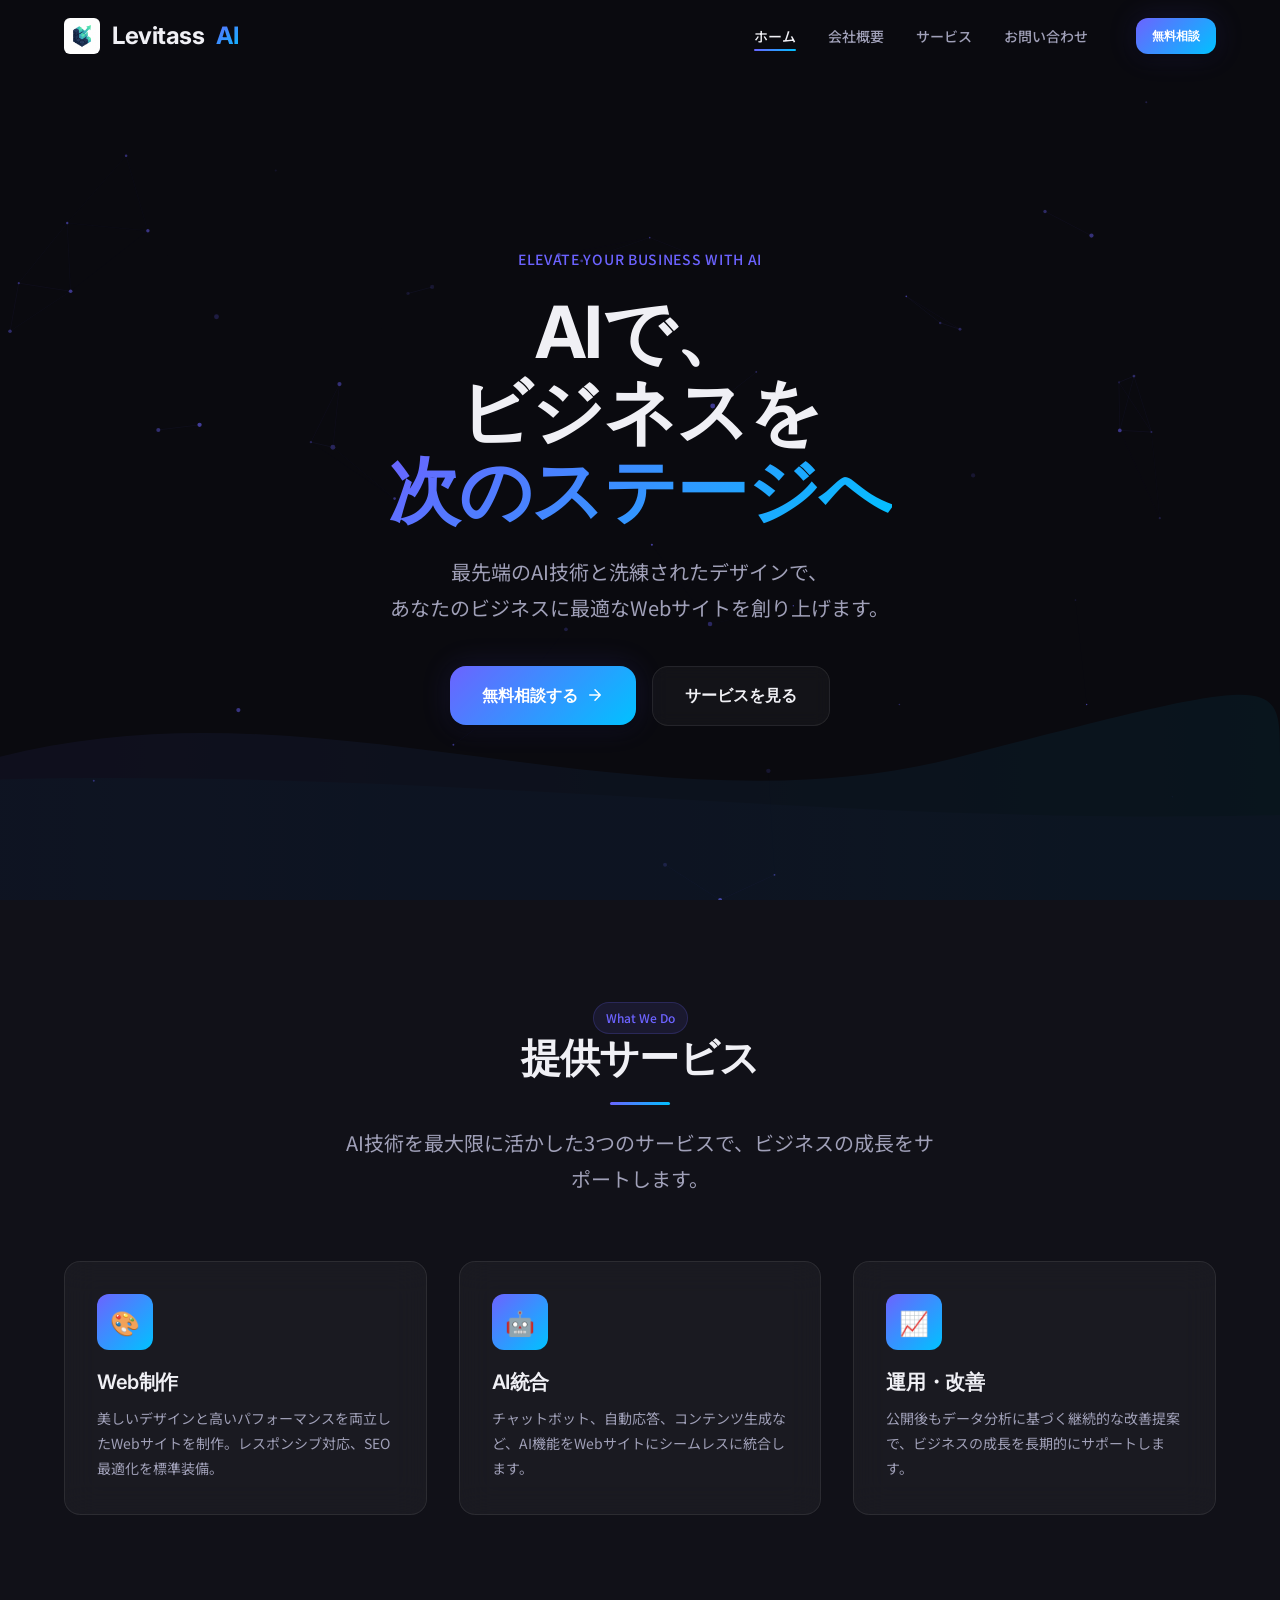
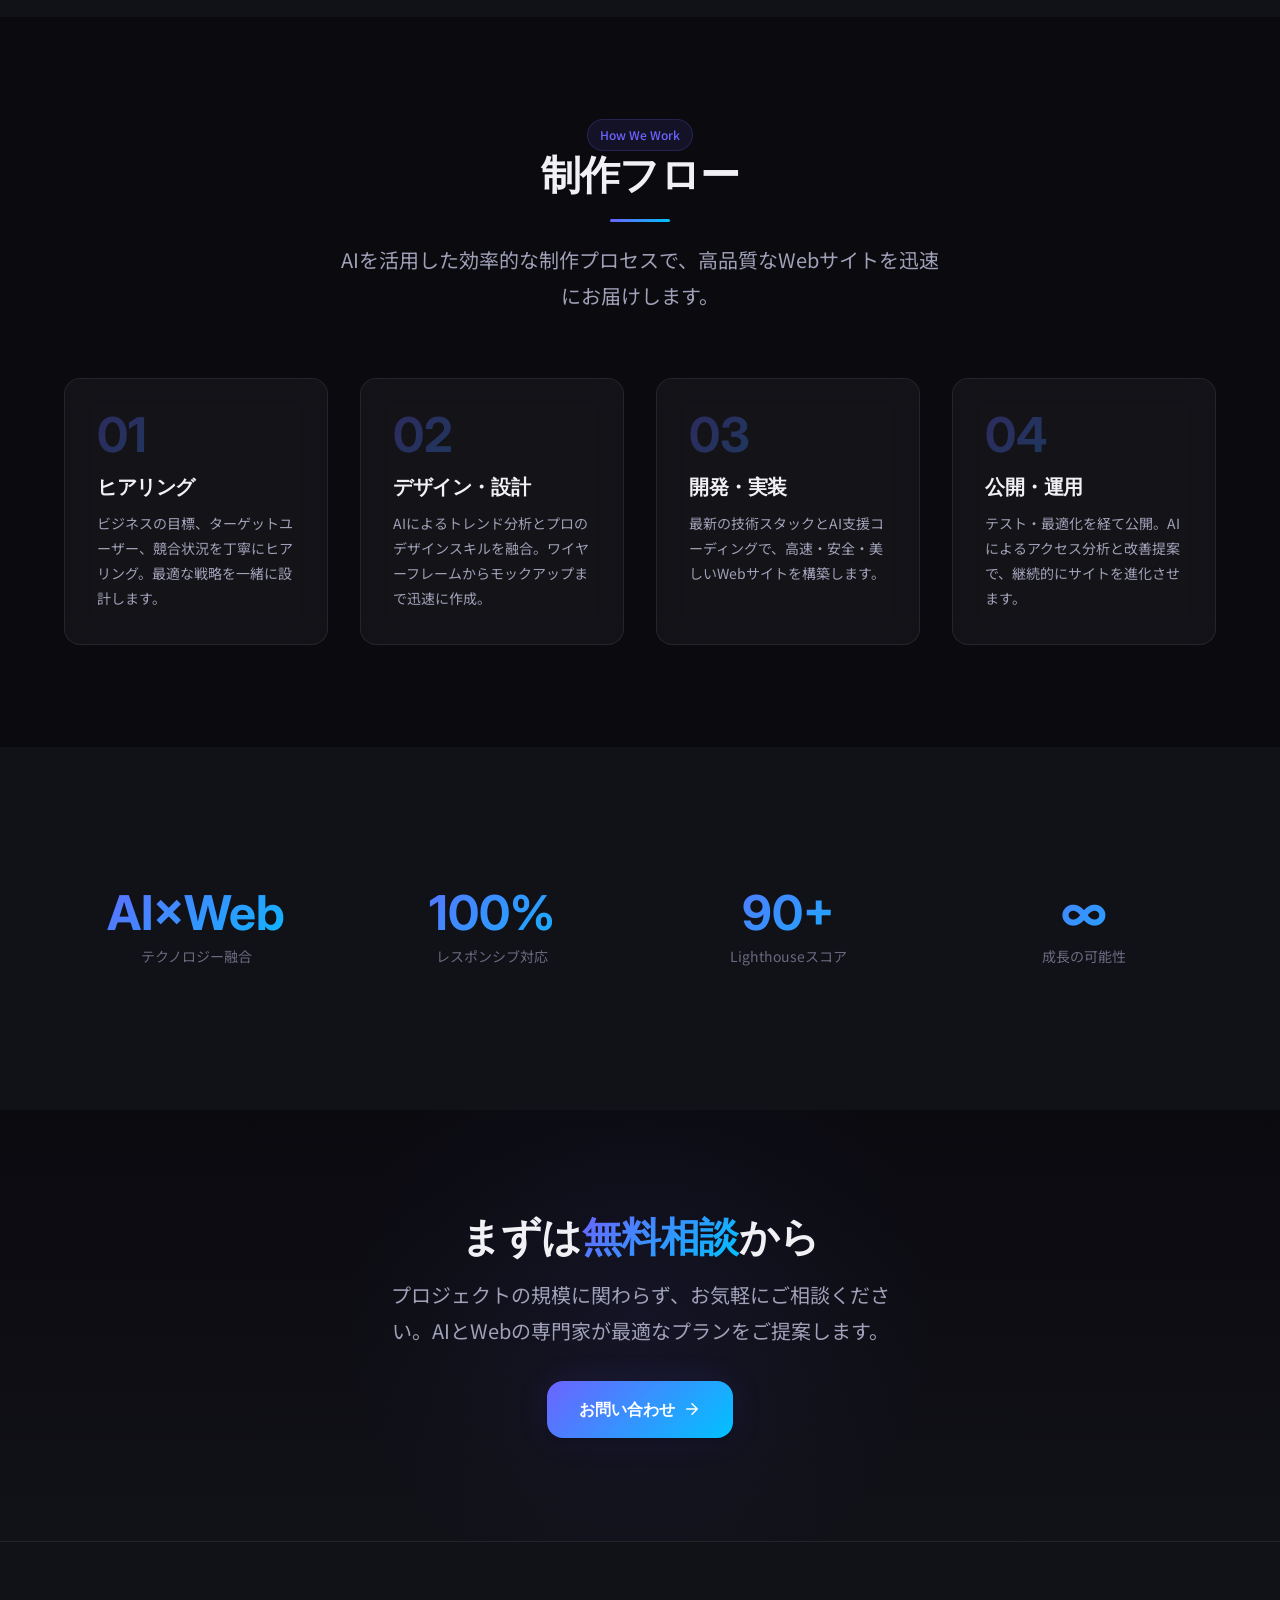
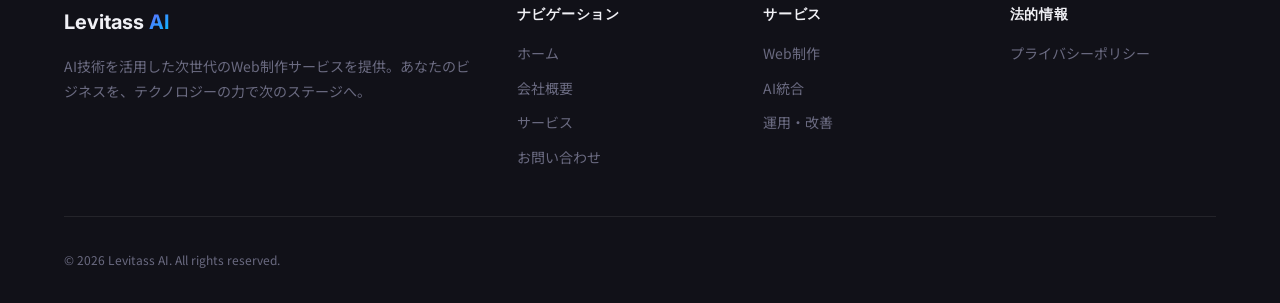
==== index.html @ 4911ece1 "Initial commit: Levitass AI corporate website - 5 pages: index, about, services, contact, privacy - " ====
<!DOCTYPE html>
<html lang="ja">
<head>
  <meta charset="UTF-8">
  <meta name="viewport" content="width=device-width, initial-scale=1.0">
  <title>Levitass AI — AIで、ビジネスを次のステージへ</title>
  <meta name="description" content="Levitass AIは、AI技術を活用した次世代のWeb制作サービスを提供します。高品質なWebサイトを、AIの力でより速く、より美しく。">

  <!-- OGP -->
  <meta property="og:title" content="Levitass AI — AIで、ビジネスを次のステージへ">
  <meta property="og:description" content="AI技術を活用した次世代のWeb制作サービス。高品質なWebサイトを、より速く、より美しく。">
  <meta property="og:type" content="website">
  <meta property="og:url" content="https://levitass.com/">
  <meta property="og:image" content="https://levitass.com/images/og-image.webp">
  <meta property="og:locale" content="ja_JP">
  <meta property="og:site_name" content="Levitass AI">
  <meta name="twitter:card" content="summary_large_image">

  <!-- Favicon placeholder -->
  <link rel="icon" type="image/png" href="images/logo.png">

  <!-- Google Fonts -->
  <link rel="preconnect" href="https://fonts.googleapis.com">
  <link rel="preconnect" href="https://fonts.gstatic.com" crossorigin>
  <link href="https://fonts.googleapis.com/css2?family=Inter:wght@400;500;600;700&family=Noto+Sans+JP:wght@400;500;600;700&display=swap" rel="stylesheet">

  <!-- Styles -->
  <link rel="stylesheet" href="css/variables.css">
  <link rel="stylesheet" href="css/base.css">
  <link rel="stylesheet" href="css/layout.css">
  <link rel="stylesheet" href="css/components.css">

  <!-- JSON-LD Structured Data -->
  <script type="application/ld+json">
  {
    "@context": "https://schema.org",
    "@type": "Organization",
    "name": "Levitass AI",
    "url": "https://levitass.com",
    "logo": "https://levitass.com/images/logo.webp",
    "description": "AI技術を活用した次世代のWeb制作サービスを提供する企業",
    "email": "info@levitass.com",
    "sameAs": [],
    "contactPoint": {
      "@type": "ContactPoint",
      "email": "info@levitass.com",
      "contactType": "customer service",
      "availableLanguage": ["Japanese"]
    }
  }
  </script>
</head>
<body>

  <!-- Navigation -->
  <nav class="nav" id="nav" role="navigation" aria-label="メインナビゲーション">
    <div class="container nav__inner">
      <a href="index.html" class="nav__logo" aria-label="Levitass AI ホーム">
        <img class="nav__logo-icon" src="images/logo.png" alt="Levitass AI" width="36" height="36">
        Levitass <span>AI</span>
      </a>
      <div class="nav__links" id="navLinks">
        <a href="index.html" class="nav__link nav__link--active">ホーム</a>
        <a href="about.html" class="nav__link">会社概要</a>
        <a href="services.html" class="nav__link">サービス</a>
        <a href="contact.html" class="nav__link">お問い合わせ</a>
        <a href="contact.html" class="btn btn--primary btn--sm nav__cta">無料相談</a>
      </div>
      <button class="nav__toggle" id="navToggle" aria-label="メニューを開く" aria-expanded="false">
        <span class="nav__toggle-bar"></span>
        <span class="nav__toggle-bar"></span>
        <span class="nav__toggle-bar"></span>
      </button>
    </div>
  </nav>
  <div class="nav-overlay" id="navOverlay"></div>

  <main class="page-content">
    <!-- Hero Section -->
    <section class="hero section" id="hero">
      <div class="hero__bg">
        <canvas class="hero__canvas" id="heroCanvas" aria-hidden="true"></canvas>
        <svg class="hero__waves" viewBox="0 0 1440 400" preserveAspectRatio="none" aria-hidden="true" style="position:absolute;bottom:0;left:0;width:100%;height:40%;opacity:0.15;">
          <defs>
            <linearGradient id="wave-grad-1" x1="0%" y1="0%" x2="100%" y2="0%">
              <stop offset="0%" stop-color="#6c63ff" stop-opacity="0.4"/>
              <stop offset="100%" stop-color="#00c2ff" stop-opacity="0.4"/>
            </linearGradient>
            <linearGradient id="wave-grad-2" x1="0%" y1="0%" x2="100%" y2="0%">
              <stop offset="0%" stop-color="#00c2ff" stop-opacity="0.2"/>
              <stop offset="100%" stop-color="#6c63ff" stop-opacity="0.2"/>
            </linearGradient>
          </defs>
          <path fill="url(#wave-grad-1)">
            <animate attributeName="d"
              dur="8s" repeatCount="indefinite"
              values="
                M0,200 C360,100 720,300 1080,200 S1440,100 1440,200 L1440,400 L0,400 Z;
                M0,250 C360,150 720,350 1080,250 S1440,150 1440,250 L1440,400 L0,400 Z;
                M0,200 C360,100 720,300 1080,200 S1440,100 1440,200 L1440,400 L0,400 Z
              "/>
          </path>
          <path fill="url(#wave-grad-2)">
            <animate attributeName="d"
              dur="10s" repeatCount="indefinite"
              values="
                M0,280 C480,180 960,380 1440,280 L1440,400 L0,400 Z;
                M0,220 C480,320 960,220 1440,320 L1440,400 L0,400 Z;
                M0,280 C480,180 960,380 1440,280 L1440,400 L0,400 Z
              "/>
          </path>
        </svg>
      </div>
      <div class="hero__content">
        <p class="hero__tagline fade-in">Elevate Your Business with AI</p>
        <h1 class="hero__title fade-in">AIで、<br>ビジネスを<br class="sp-only"><span class="text-gradient">次のステージへ</span></h1>
        <p class="hero__desc fade-in">
          最先端のAI技術と洗練されたデザインで、<br>
          あなたのビジネスに最適なWebサイトを創り上げます。
        </p>
        <div class="hero__actions fade-in">
          <a href="contact.html" class="btn btn--primary btn--lg">
            無料相談する
            <svg class="btn__icon" viewBox="0 0 24 24" fill="none" stroke="currentColor" stroke-width="2" stroke-linecap="round" stroke-linejoin="round"><path d="M5 12h14M12 5l7 7-7 7"/></svg>
          </a>
          <a href="services.html" class="btn btn--secondary btn--lg">サービスを見る</a>
        </div>
      </div>
    </section>

    <!-- Services Overview -->
    <section class="section section--alt" id="services-overview">
      <div class="container">
        <div class="section__header fade-in">
          <p class="badge">What We Do</p>
          <h2 class="section__title">提供サービス</h2>
          <div class="divider"></div>
          <p class="section__subtitle">AI技術を最大限に活かした3つのサービスで、ビジネスの成長をサポートします。</p>
        </div>
        <div class="grid grid--3">
          <div class="card card--glass fade-in">
            <div class="card__icon">🎨</div>
            <h3 class="card__title">Web制作</h3>
            <p class="card__text">美しいデザインと高いパフォーマンスを両立したWebサイトを制作。レスポンシブ対応、SEO最適化を標準装備。</p>
          </div>
          <div class="card card--glass fade-in">
            <div class="card__icon">🤖</div>
            <h3 class="card__title">AI統合</h3>
            <p class="card__text">チャットボット、自動応答、コンテンツ生成など、AI機能をWebサイトにシームレスに統合します。</p>
          </div>
          <div class="card card--glass fade-in">
            <div class="card__icon">📈</div>
            <h3 class="card__title">運用・改善</h3>
            <p class="card__text">公開後もデータ分析に基づく継続的な改善提案で、ビジネスの成長を長期的にサポートします。</p>
          </div>
        </div>
      </div>
    </section>

    <!-- Process -->
    <section class="section" id="process">
      <div class="container">
        <div class="section__header fade-in">
          <p class="badge">How We Work</p>
          <h2 class="section__title">制作フロー</h2>
          <div class="divider"></div>
          <p class="section__subtitle">AIを活用した効率的な制作プロセスで、高品質なWebサイトを迅速にお届けします。</p>
        </div>
        <div class="process">
          <div class="process__step fade-in">
            <h3 class="process__title">ヒアリング</h3>
            <p class="process__desc">ビジネスの目標、ターゲットユーザー、競合状況を丁寧にヒアリング。最適な戦略を一緒に設計します。</p>
          </div>
          <div class="process__step fade-in">
            <h3 class="process__title">デザイン・設計</h3>
            <p class="process__desc">AIによるトレンド分析とプロのデザインスキルを融合。ワイヤーフレームからモックアップまで迅速に作成。</p>
          </div>
          <div class="process__step fade-in">
            <h3 class="process__title">開発・実装</h3>
            <p class="process__desc">最新の技術スタックとAI支援コーディングで、高速・安全・美しいWebサイトを構築します。</p>
          </div>
          <div class="process__step fade-in">
            <h3 class="process__title">公開・運用</h3>
            <p class="process__desc">テスト・最適化を経て公開。AIによるアクセス分析と改善提案で、継続的にサイトを進化させます。</p>
          </div>
        </div>
      </div>
    </section>

    <!-- Stats -->
    <section class="section section--alt" id="stats">
      <div class="container">
        <div class="stats fade-in">
          <div class="stat">
            <div class="stat__number">AI×Web</div>
            <div class="stat__label">テクノロジー融合</div>
          </div>
          <div class="stat">
            <div class="stat__number">100%</div>
            <div class="stat__label">レスポンシブ対応</div>
          </div>
          <div class="stat">
            <div class="stat__number">90+</div>
            <div class="stat__label">Lighthouseスコア</div>
          </div>
          <div class="stat">
            <div class="stat__number">∞</div>
            <div class="stat__label">成長の可能性</div>
          </div>
        </div>
      </div>
    </section>

    <!-- Works Placeholder -->
    <!-- #works セクション — 実績追加時にここを展開 -->

    <!-- CTA Section -->
    <section class="section cta-section" id="cta">
      <div class="container">
        <div class="fade-in">
          <h2 class="cta-section__title">まずは<span class="text-gradient">無料相談</span>から</h2>
          <p class="cta-section__desc">
            プロジェクトの規模に関わらず、お気軽にご相談ください。AIとWebの専門家が最適なプランをご提案します。
          </p>
          <a href="contact.html" class="btn btn--primary btn--lg">
            お問い合わせ
            <svg class="btn__icon" viewBox="0 0 24 24" fill="none" stroke="currentColor" stroke-width="2" stroke-linecap="round" stroke-linejoin="round"><path d="M5 12h14M12 5l7 7-7 7"/></svg>
          </a>
        </div>
      </div>
    </section>
  </main>

  <!-- Footer -->
  <footer class="footer" role="contentinfo">
    <div class="container">
      <div class="footer__grid">
        <div class="footer__brand">
          <a href="index.html" class="footer__logo">Levitass <span>AI</span></a>
          <p class="footer__desc">AI技術を活用した次世代のWeb制作サービスを提供。あなたのビジネスを、テクノロジーの力で次のステージへ。</p>
        </div>
        <div>
          <h4 class="footer__heading">ナビゲーション</h4>
          <div class="footer__links">
            <a href="index.html" class="footer__link">ホーム</a>
            <a href="about.html" class="footer__link">会社概要</a>
            <a href="services.html" class="footer__link">サービス</a>
            <a href="contact.html" class="footer__link">お問い合わせ</a>
          </div>
        </div>
        <div>
          <h4 class="footer__heading">サービス</h4>
          <div class="footer__links">
            <a href="services.html" class="footer__link">Web制作</a>
            <a href="services.html" class="footer__link">AI統合</a>
            <a href="services.html" class="footer__link">運用・改善</a>
          </div>
        </div>
        <div>
          <h4 class="footer__heading">法的情報</h4>
          <div class="footer__links">
            <a href="privacy.html" class="footer__link">プライバシーポリシー</a>
          </div>
        </div>
      </div>
      <div class="footer__bottom">
        <p class="footer__copy">&copy; 2026 Levitass AI. All rights reserved.</p>
      </div>
    </div>
  </footer>

  <!-- Scripts -->
  <script src="js/main.js"></script>
  <script src="js/animations.js"></script>
</body>
</html>
---- css/variables.css ----
/* ============================================================
   Levitass AI — Design Tokens
   ============================================================ */

:root {
  /* ── Brand Colors ── */
  --color-bg-primary:    #0a0a0f;
  --color-bg-secondary:  #111118;
  --color-bg-tertiary:   #1a1a24;
  --color-bg-card:       rgba(255, 255, 255, 0.03);
  --color-bg-glass:      rgba(255, 255, 255, 0.05);

  --color-text-primary:   #f0f0f5;
  --color-text-secondary: #a0a0b8;
  --color-text-muted:     #6a6a80;
  --color-text-inverse:   #0a0a0f;

  --color-accent-start:   #6c63ff;
  --color-accent-end:     #00c2ff;
  --color-accent-gradient: linear-gradient(135deg, var(--color-accent-start), var(--color-accent-end));
  --color-accent-gradient-hover: linear-gradient(135deg, #7d75ff, #1ad0ff);

  --color-success:  #00d68f;
  --color-warning:  #ffaa00;
  --color-error:    #ff4060;

  --color-border:        rgba(255, 255, 255, 0.08);
  --color-border-hover:  rgba(255, 255, 255, 0.15);

  /* ── Typography ── */
  --font-family-en: 'Inter', system-ui, -apple-system, sans-serif;
  --font-family-ja: 'Noto Sans JP', 'Hiragino Sans', 'Yu Gothic', sans-serif;
  --font-family-base: var(--font-family-ja);

  --font-size-xs:   0.75rem;   /* 12px */
  --font-size-sm:   0.875rem;  /* 14px */
  --font-size-base: 1rem;      /* 16px */
  --font-size-md:   1.125rem;  /* 18px */
  --font-size-lg:   1.25rem;   /* 20px */
  --font-size-xl:   1.5rem;    /* 24px */
  --font-size-2xl:  2rem;      /* 32px */
  --font-size-3xl:  2.5rem;    /* 40px */
  --font-size-4xl:  3rem;      /* 48px */
  --font-size-hero: clamp(2.5rem, 5vw + 1rem, 4.5rem);

  --font-weight-regular: 400;
  --font-weight-medium:  500;
  --font-weight-semibold: 600;
  --font-weight-bold:    700;

  --line-height-tight:  1.2;
  --line-height-normal: 1.6;
  --line-height-relaxed: 1.8;

  --letter-spacing-tight: -0.02em;
  --letter-spacing-normal: 0;
  --letter-spacing-wide: 0.05em;

  /* ── Spacing ── */
  --space-1:  0.25rem;  /* 4px */
  --space-2:  0.5rem;   /* 8px */
  --space-3:  0.75rem;  /* 12px */
  --space-4:  1rem;     /* 16px */
  --space-5:  1.25rem;  /* 20px */
  --space-6:  1.5rem;   /* 24px */
  --space-8:  2rem;     /* 32px */
  --space-10: 2.5rem;   /* 40px */
  --space-12: 3rem;     /* 48px */
  --space-16: 4rem;     /* 64px */
  --space-20: 5rem;     /* 80px */
  --space-24: 6rem;     /* 96px */

  --section-padding: clamp(4rem, 8vw, 7rem);

  /* ── Borders & Radius ── */
  --radius-sm:   0.375rem;  /* 6px */
  --radius-md:   0.5rem;    /* 8px */
  --radius-lg:   0.75rem;   /* 12px */
  --radius-xl:   1rem;      /* 16px */
  --radius-2xl:  1.5rem;    /* 24px */
  --radius-full: 9999px;

  /* ── Shadows ── */
  --shadow-sm:  0 1px 2px rgba(0, 0, 0, 0.3);
  --shadow-md:  0 4px 12px rgba(0, 0, 0, 0.4);
  --shadow-lg:  0 8px 32px rgba(0, 0, 0, 0.5);
  --shadow-xl:  0 16px 48px rgba(0, 0, 0, 0.6);
  --shadow-glow: 0 0 30px rgba(108, 99, 255, 0.15);

  /* ── Glass Effect ── */
  --glass-blur: 16px;
  --glass-bg: rgba(255, 255, 255, 0.04);
  --glass-border: rgba(255, 255, 255, 0.08);

  /* ── Transitions ── */
  --transition-fast:   150ms ease;
  --transition-base:   250ms ease;
  --transition-slow:   400ms ease;
  --transition-spring: 400ms cubic-bezier(0.34, 1.56, 0.64, 1);

  /* ── Z-index Scale ── */
  --z-below:     -1;
  --z-base:      0;
  --z-above:     1;
  --z-sticky:    100;
  --z-nav:       200;
  --z-modal:     300;
  --z-overlay:   400;
  --z-toast:     500;

  /* ── Layout ── */
  --container-max:  1200px;
  --container-sm:   720px;
  --nav-height:     72px;
}

/* ── Reduced Motion ── */
@media (prefers-reduced-motion: reduce) {
  :root {
    --transition-fast:   0ms;
    --transition-base:   0ms;
    --transition-slow:   0ms;
    --transition-spring: 0ms;
  }
}
---- css/base.css ----
/* ============================================================
   Levitass AI — Base / Reset / Typography
   ============================================================ */

/* ── Reset ── */
*,
*::before,
*::after {
  margin: 0;
  padding: 0;
  box-sizing: border-box;
}

html {
  font-size: 16px;
  scroll-behavior: smooth;
  -webkit-text-size-adjust: 100%;
  text-size-adjust: 100%;
}

@media (prefers-reduced-motion: reduce) {
  html {
    scroll-behavior: auto;
  }
}

body {
  font-family: var(--font-family-base);
  font-size: var(--font-size-base);
  font-weight: var(--font-weight-regular);
  line-height: var(--line-height-normal);
  color: var(--color-text-primary);
  background-color: var(--color-bg-primary);
  -webkit-font-smoothing: antialiased;
  -moz-osx-font-smoothing: grayscale;
  overflow-x: hidden;
  min-height: 100vh;
}

/* ── Typography ── */
h1, h2, h3, h4, h5, h6 {
  font-family: var(--font-family-en);
  font-weight: var(--font-weight-bold);
  line-height: var(--line-height-tight);
  letter-spacing: var(--letter-spacing-tight);
  color: var(--color-text-primary);
}

h1 { font-size: var(--font-size-hero); }
h2 { font-size: var(--font-size-3xl); }
h3 { font-size: var(--font-size-2xl); }
h4 { font-size: var(--font-size-xl); }
h5 { font-size: var(--font-size-lg); }
h6 { font-size: var(--font-size-md); }

p {
  line-height: var(--line-height-relaxed);
  color: var(--color-text-secondary);
}

a {
  color: var(--color-accent-start);
  text-decoration: none;
  transition: color var(--transition-fast);
}

a:hover {
  color: var(--color-accent-end);
}

a:focus-visible {
  outline: 2px solid var(--color-accent-start);
  outline-offset: 2px;
  border-radius: var(--radius-sm);
}

strong, b {
  font-weight: var(--font-weight-semibold);
}

small {
  font-size: var(--font-size-sm);
  color: var(--color-text-muted);
}

/* ── Lists ── */
ul, ol {
  list-style: none;
}

/* ── Images ── */
img, video, svg {
  display: block;
  max-width: 100%;
  height: auto;
}

/* ── Forms ── */
button, input, select, textarea {
  font: inherit;
  color: inherit;
  border: none;
  background: none;
}

button {
  cursor: pointer;
}

/* ── Selection ── */
::selection {
  background-color: rgba(108, 99, 255, 0.3);
  color: var(--color-text-primary);
}

/* ── Scrollbar ── */
::-webkit-scrollbar {
  width: 8px;
}

::-webkit-scrollbar-track {
  background: var(--color-bg-secondary);
}

::-webkit-scrollbar-thumb {
  background: var(--color-text-muted);
  border-radius: var(--radius-full);
}

::-webkit-scrollbar-thumb:hover {
  background: var(--color-text-secondary);
}

/* ── Utility Classes ── */
.text-gradient {
  background: var(--color-accent-gradient);
  -webkit-background-clip: text;
  -webkit-text-fill-color: transparent;
  background-clip: text;
}

.sr-only {
  position: absolute;
  width: 1px;
  height: 1px;
  padding: 0;
  margin: -1px;
  overflow: hidden;
  clip: rect(0, 0, 0, 0);
  white-space: nowrap;
  border: 0;
}
---- css/layout.css ----
/* ============================================================
   Levitass AI — Layout (Navigation, Footer, Grid)
   ============================================================ */

/* ── Container ── */
.container {
  width: 100%;
  max-width: var(--container-max);
  margin: 0 auto;
  padding: 0 var(--space-6);
}

.container--sm {
  max-width: var(--container-sm);
}

/* ── Section ── */
.section {
  padding: var(--section-padding) 0;
  position: relative;
}

.section--alt {
  background-color: var(--color-bg-secondary);
}

.section__header {
  text-align: center;
  margin-bottom: var(--space-16);
}

.section__title {
  margin-bottom: var(--space-4);
}

.section__subtitle {
  font-size: var(--font-size-lg);
  color: var(--color-text-secondary);
  max-width: 600px;
  margin: 0 auto;
}

/* ── Navigation ── */
.nav {
  position: fixed;
  top: 0;
  left: 0;
  right: 0;
  height: var(--nav-height);
  z-index: var(--z-nav);
  transition: background-color var(--transition-base), box-shadow var(--transition-base);
}

.nav--scrolled {
  background-color: rgba(10, 10, 15, 0.85);
  backdrop-filter: blur(var(--glass-blur));
  -webkit-backdrop-filter: blur(var(--glass-blur));
  box-shadow: 0 1px 0 var(--color-border);
}

.nav__inner {
  display: flex;
  align-items: center;
  justify-content: space-between;
  height: 100%;
}

.nav__logo {
  display: flex;
  align-items: center;
  gap: var(--space-3);
  font-family: var(--font-family-en);
  font-size: var(--font-size-xl);
  font-weight: var(--font-weight-bold);
  color: var(--color-text-primary);
  text-decoration: none;
  letter-spacing: var(--letter-spacing-tight);
}

.nav__logo-icon {
  width: 36px;
  height: 36px;
  object-fit: contain;
  border-radius: var(--radius-sm);
}

.nav__logo span {
  background: var(--color-accent-gradient);
  -webkit-background-clip: text;
  -webkit-text-fill-color: transparent;
  background-clip: text;
}

.nav__links {
  display: flex;
  align-items: center;
  gap: var(--space-8);
}

.nav__link {
  font-size: var(--font-size-sm);
  font-weight: var(--font-weight-medium);
  color: var(--color-text-secondary);
  text-decoration: none;
  transition: color var(--transition-fast);
  position: relative;
}

.nav__link::after {
  content: '';
  position: absolute;
  bottom: -4px;
  left: 0;
  width: 0;
  height: 2px;
  background: var(--color-accent-gradient);
  transition: width var(--transition-base);
  border-radius: var(--radius-full);
}

.nav__link:hover,
.nav__link--active {
  color: var(--color-text-primary);
}

.nav__link:hover::after,
.nav__link--active::after {
  width: 100%;
}

.nav__cta {
  margin-left: var(--space-4);
}

/* Mobile Menu Toggle */
.nav__toggle {
  display: none;
  flex-direction: column;
  justify-content: center;
  gap: 5px;
  width: 28px;
  height: 28px;
  background: none;
  border: none;
  cursor: pointer;
  padding: 0;
  z-index: calc(var(--z-nav) + 1);
}

.nav__toggle-bar {
  display: block;
  width: 100%;
  height: 2px;
  background-color: var(--color-text-primary);
  border-radius: var(--radius-full);
  transition: transform var(--transition-base), opacity var(--transition-fast);
}

.nav__toggle--open .nav__toggle-bar:nth-child(1) {
  transform: translateY(7px) rotate(45deg);
}

.nav__toggle--open .nav__toggle-bar:nth-child(2) {
  opacity: 0;
}

.nav__toggle--open .nav__toggle-bar:nth-child(3) {
  transform: translateY(-7px) rotate(-45deg);
}

/* ── Footer ── */
.footer {
  background-color: var(--color-bg-secondary);
  border-top: 1px solid var(--color-border);
  padding: var(--space-16) 0 var(--space-8);
}

.footer__grid {
  display: grid;
  grid-template-columns: 2fr 1fr 1fr 1fr;
  gap: var(--space-10);
  margin-bottom: var(--space-12);
}

.footer__brand {
  display: flex;
  flex-direction: column;
  gap: var(--space-4);
}

.footer__logo {
  font-family: var(--font-family-en);
  font-size: var(--font-size-lg);
  font-weight: var(--font-weight-bold);
  color: var(--color-text-primary);
  text-decoration: none;
}

.footer__logo span {
  background: var(--color-accent-gradient);
  -webkit-background-clip: text;
  -webkit-text-fill-color: transparent;
  background-clip: text;
}

.footer__desc {
  font-size: var(--font-size-sm);
  color: var(--color-text-muted);
  line-height: var(--line-height-relaxed);
}

.footer__heading {
  font-size: var(--font-size-sm);
  font-weight: var(--font-weight-semibold);
  color: var(--color-text-primary);
  text-transform: uppercase;
  letter-spacing: var(--letter-spacing-wide);
  margin-bottom: var(--space-5);
}

.footer__links {
  display: flex;
  flex-direction: column;
  gap: var(--space-3);
}

.footer__link {
  font-size: var(--font-size-sm);
  color: var(--color-text-muted);
  text-decoration: none;
  transition: color var(--transition-fast);
}

.footer__link:hover {
  color: var(--color-text-primary);
}

.footer__bottom {
  display: flex;
  justify-content: space-between;
  align-items: center;
  padding-top: var(--space-8);
  border-top: 1px solid var(--color-border);
}

.footer__copy {
  font-size: var(--font-size-xs);
  color: var(--color-text-muted);
}

.footer__socials {
  display: flex;
  gap: var(--space-4);
}

.footer__social {
  width: 36px;
  height: 36px;
  display: flex;
  align-items: center;
  justify-content: center;
  border-radius: var(--radius-full);
  background: var(--glass-bg);
  border: 1px solid var(--glass-border);
  color: var(--color-text-muted);
  transition: all var(--transition-base);
}

.footer__social:hover {
  background: var(--color-accent-gradient);
  color: white;
  border-color: transparent;
  transform: translateY(-2px);
}

/* ── Grid Utilities ── */
.grid {
  display: grid;
  gap: var(--space-8);
}

.grid--2 { grid-template-columns: repeat(2, 1fr); }
.grid--3 { grid-template-columns: repeat(3, 1fr); }
.grid--4 { grid-template-columns: repeat(4, 1fr); }

/* ── Responsive ── */
@media (max-width: 1024px) {
  .grid--4 { grid-template-columns: repeat(2, 1fr); }  
  .footer__grid { grid-template-columns: repeat(2, 1fr); }
}

@media (max-width: 768px) {
  .container { padding: 0 var(--space-4); }
  
  .grid--2,
  .grid--3,
  .grid--4 { grid-template-columns: 1fr; }

  /* Mobile Navigation */
  .nav__links {
    position: fixed;
    top: 0;
    right: -100%;
    width: 80%;
    max-width: 320px;
    height: 100vh;
    background-color: var(--color-bg-secondary);
    flex-direction: column;
    justify-content: center;
    align-items: center;
    gap: var(--space-8);
    transition: right var(--transition-slow);
    border-left: 1px solid var(--color-border);
  }

  .nav__links--open {
    right: 0;
  }

  .nav__toggle {
    display: flex;
  }

  .nav__cta {
    margin-left: 0;
  }

  /* Footer Mobile */
  .footer__grid { grid-template-columns: 1fr; }
  .footer__bottom { flex-direction: column; gap: var(--space-4); text-align: center; }
}

/* ── Mobile Overlay ── */
.nav-overlay {
  position: fixed;
  inset: 0;
  background: rgba(0, 0, 0, 0.6);
  z-index: calc(var(--z-nav) - 1);
  opacity: 0;
  visibility: hidden;
  transition: opacity var(--transition-base), visibility var(--transition-base);
}

.nav-overlay--visible {
  opacity: 1;
  visibility: visible;
}

/* ── Page offset for fixed nav ── */
.page-content {
  margin-top: var(--nav-height);
}
---- css/components.css ----
/* ============================================================
   Levitass AI — Components
   ============================================================ */

/* ── Buttons ── */
.btn {
  display: inline-flex;
  align-items: center;
  justify-content: center;
  gap: var(--space-2);
  padding: var(--space-3) var(--space-6);
  font-family: var(--font-family-en);
  font-size: var(--font-size-sm);
  font-weight: var(--font-weight-semibold);
  border-radius: var(--radius-lg);
  text-decoration: none;
  transition: all var(--transition-base);
  cursor: pointer;
  white-space: nowrap;
  border: none;
}

.btn:focus-visible {
  outline: 2px solid var(--color-accent-start);
  outline-offset: 2px;
}

.btn--primary {
  background: var(--color-accent-gradient);
  color: white;
  box-shadow: var(--shadow-md), var(--shadow-glow);
}

.btn--primary:hover {
  background: var(--color-accent-gradient-hover);
  transform: translateY(-2px);
  box-shadow: var(--shadow-lg), 0 0 40px rgba(108, 99, 255, 0.25);
}

.btn--primary:active {
  transform: translateY(0);
}

.btn--secondary {
  background: var(--glass-bg);
  color: var(--color-text-primary);
  border: 1px solid var(--color-border);
  backdrop-filter: blur(8px);
  -webkit-backdrop-filter: blur(8px);
}

.btn--secondary:hover {
  background: rgba(255, 255, 255, 0.08);
  border-color: var(--color-border-hover);
  transform: translateY(-2px);
}

.btn--lg {
  padding: var(--space-4) var(--space-8);
  font-size: var(--font-size-base);
  border-radius: var(--radius-xl);
}

.btn--sm {
  padding: var(--space-2) var(--space-4);
  font-size: var(--font-size-xs);
}

.btn__icon {
  width: 18px;
  height: 18px;
  transition: transform var(--transition-fast);
}

.btn:hover .btn__icon {
  transform: translateX(3px);
}

/* ── Cards ── */
.card {
  background: var(--color-bg-card);
  border: 1px solid var(--color-border);
  border-radius: var(--radius-xl);
  padding: var(--space-8);
  transition: all var(--transition-base);
}

.card:hover {
  border-color: var(--color-border-hover);
  transform: translateY(-4px);
  box-shadow: var(--shadow-lg);
}

.card--glass {
  background: var(--glass-bg);
  backdrop-filter: blur(var(--glass-blur));
  -webkit-backdrop-filter: blur(var(--glass-blur));
  border: 1px solid var(--glass-border);
}

.card--glass:hover {
  background: rgba(255, 255, 255, 0.07);
  border-color: rgba(255, 255, 255, 0.15);
}

.card__icon {
  width: 56px;
  height: 56px;
  display: flex;
  align-items: center;
  justify-content: center;
  background: var(--color-accent-gradient);
  border-radius: var(--radius-lg);
  margin-bottom: var(--space-5);
  font-size: var(--font-size-xl);
  color: white;
}

.card__title {
  font-size: var(--font-size-lg);
  font-weight: var(--font-weight-semibold);
  margin-bottom: var(--space-3);
}

.card__text {
  font-size: var(--font-size-sm);
  color: var(--color-text-secondary);
  line-height: var(--line-height-relaxed);
}

/* ── Pricing Cards ── */
.pricing-card {
  background: var(--color-bg-card);
  border: 1px solid var(--color-border);
  border-radius: var(--radius-2xl);
  padding: var(--space-10);
  text-align: center;
  transition: all var(--transition-base);
  position: relative;
  overflow: hidden;
}

.pricing-card--featured {
  border-color: var(--color-accent-start);
  background: linear-gradient(180deg, rgba(108, 99, 255, 0.08) 0%, var(--color-bg-card) 100%);
}

.pricing-card--featured::before {
  content: '';
  position: absolute;
  top: 0;
  left: 0;
  right: 0;
  height: 3px;
  background: var(--color-accent-gradient);
}

.pricing-card:hover {
  transform: translateY(-8px);
  box-shadow: var(--shadow-xl);
}

.pricing-card__badge {
  display: inline-block;
  padding: var(--space-1) var(--space-4);
  background: var(--color-accent-gradient);
  color: white;
  font-size: var(--font-size-xs);
  font-weight: var(--font-weight-semibold);
  border-radius: var(--radius-full);
  margin-bottom: var(--space-5);
  letter-spacing: var(--letter-spacing-wide);
}

.pricing-card__name {
  font-size: var(--font-size-xl);
  font-weight: var(--font-weight-bold);
  margin-bottom: var(--space-4);
}

.pricing-card__price {
  font-size: var(--font-size-4xl);
  font-weight: var(--font-weight-bold);
  margin-bottom: var(--space-2);
}

.pricing-card__price small {
  font-size: var(--font-size-base);
  font-weight: var(--font-weight-regular);
  color: var(--color-text-muted);
}

.pricing-card__desc {
  font-size: var(--font-size-sm);
  color: var(--color-text-muted);
  margin-bottom: var(--space-8);
}

.pricing-card__features {
  text-align: left;
  margin-bottom: var(--space-8);
  display: flex;
  flex-direction: column;
  gap: var(--space-3);
}

.pricing-card__feature {
  display: flex;
  align-items: flex-start;
  gap: var(--space-3);
  font-size: var(--font-size-sm);
  color: var(--color-text-secondary);
}

.pricing-card__feature::before {
  content: '✓';
  color: var(--color-success);
  font-weight: var(--font-weight-bold);
  flex-shrink: 0;
}

.pricing-card__note {
  font-size: var(--font-size-xs);
  color: var(--color-text-muted);
  margin-top: var(--space-4);
}

/* ── Hero Section ── */
.hero {
  position: relative;
  min-height: calc(100vh - var(--nav-height));
  display: flex;
  align-items: center;
  justify-content: center;
  overflow: hidden;
  text-align: center;
}

.hero__bg {
  position: absolute;
  inset: 0;
  z-index: var(--z-below);
}

.hero__canvas {
  position: absolute;
  inset: 0;
  width: 100%;
  height: 100%;
}

.hero__content {
  position: relative;
  z-index: var(--z-above);
  max-width: 800px;
  padding: var(--space-8);
}

.hero__tagline {
  font-size: var(--font-size-sm);
  font-weight: var(--font-weight-medium);
  color: var(--color-accent-start);
  letter-spacing: var(--letter-spacing-wide);
  text-transform: uppercase;
  margin-bottom: var(--space-5);
}

.hero__title {
  margin-bottom: var(--space-6);
  line-height: 1.1;
}

.hero__desc {
  font-size: var(--font-size-lg);
  color: var(--color-text-secondary);
  margin-bottom: var(--space-10);
  max-width: 600px;
  margin-left: auto;
  margin-right: auto;
}

.hero__actions {
  display: flex;
  gap: var(--space-4);
  justify-content: center;
  flex-wrap: wrap;
}

/* ── Form ── */
.form-group {
  margin-bottom: var(--space-6);
}

.form-label {
  display: block;
  font-size: var(--font-size-sm);
  font-weight: var(--font-weight-medium);
  color: var(--color-text-primary);
  margin-bottom: var(--space-2);
}

.form-label .required {
  color: var(--color-error);
  margin-left: var(--space-1);
}

.form-input,
.form-select,
.form-textarea {
  width: 100%;
  padding: var(--space-3) var(--space-4);
  background: var(--color-bg-tertiary);
  border: 1px solid var(--color-border);
  border-radius: var(--radius-md);
  color: var(--color-text-primary);
  font-size: var(--font-size-base);
  transition: border-color var(--transition-fast), box-shadow var(--transition-fast);
}

.form-input:focus,
.form-select:focus,
.form-textarea:focus {
  outline: none;
  border-color: var(--color-accent-start);
  box-shadow: 0 0 0 3px rgba(108, 99, 255, 0.15);
}

.form-input::placeholder,
.form-textarea::placeholder {
  color: var(--color-text-muted);
}

.form-textarea {
  min-height: 150px;
  resize: vertical;
}

.form-select {
  appearance: none;
  background-image: url("data:image/svg+xml,%3Csvg xmlns='http://www.w3.org/2000/svg' width='12' height='8' fill='none'%3E%3Cpath d='M1 1.5l5 5 5-5' stroke='%236a6a80' stroke-width='1.5' stroke-linecap='round'/%3E%3C/svg%3E");
  background-repeat: no-repeat;
  background-position: right var(--space-4) center;
  padding-right: var(--space-10);
}

.form-error {
  font-size: var(--font-size-xs);
  color: var(--color-error);
  margin-top: var(--space-1);
  display: none;
}

.form-group--error .form-input,
.form-group--error .form-select,
.form-group--error .form-textarea {
  border-color: var(--color-error);
}

.form-group--error .form-error {
  display: block;
}

/* Form Messages */
.form-message {
  padding: var(--space-4) var(--space-5);
  border-radius: var(--radius-md);
  font-size: var(--font-size-sm);
  display: none;
  margin-top: var(--space-4);
}

.form-message--success {
  background: rgba(0, 214, 143, 0.1);
  border: 1px solid rgba(0, 214, 143, 0.3);
  color: var(--color-success);
  display: block;
}

.form-message--error {
  background: rgba(255, 64, 96, 0.1);
  border: 1px solid rgba(255, 64, 96, 0.3);
  color: var(--color-error);
  display: block;
}

/* ── Stats / Counter ── */
.stats {
  display: grid;
  grid-template-columns: repeat(auto-fit, minmax(200px, 1fr));
  gap: var(--space-8);
  padding: var(--space-10) 0;
}

.stat {
  text-align: center;
}

.stat__number {
  font-family: var(--font-family-en);
  font-size: var(--font-size-4xl);
  font-weight: var(--font-weight-bold);
  background: var(--color-accent-gradient);
  -webkit-background-clip: text;
  -webkit-text-fill-color: transparent;
  background-clip: text;
  line-height: 1;
  margin-bottom: var(--space-2);
}

.stat__label {
  font-size: var(--font-size-sm);
  color: var(--color-text-muted);
}

/* ── Badge ── */
.badge {
  display: inline-flex;
  align-items: center;
  gap: var(--space-2);
  padding: var(--space-1) var(--space-3);
  font-size: var(--font-size-xs);
  font-weight: var(--font-weight-medium);
  border-radius: var(--radius-full);
  background: rgba(108, 99, 255, 0.1);
  color: var(--color-accent-start);
  border: 1px solid rgba(108, 99, 255, 0.2);
}

/* ── Divider ── */
.divider {
  width: 60px;
  height: 3px;
  background: var(--color-accent-gradient);
  border-radius: var(--radius-full);
  margin: var(--space-5) auto;
}

/* ── Table ── */
.table-wrapper {
  overflow-x: auto;
  border-radius: var(--radius-xl);
  border: 1px solid var(--color-border);
}

.table {
  width: 100%;
  border-collapse: collapse;
}

.table th,
.table td {
  padding: var(--space-4) var(--space-5);
  text-align: left;
  font-size: var(--font-size-sm);
  border-bottom: 1px solid var(--color-border);
}

.table th {
  background: var(--color-bg-tertiary);
  font-weight: var(--font-weight-semibold);
  color: var(--color-text-primary);
}

.table td {
  color: var(--color-text-secondary);
}

.table tr:last-child td {
  border-bottom: none;
}

/* ── Animations ── */
.fade-in {
  opacity: 0;
  transform: translateY(30px);
  transition: opacity 0.6s ease, transform 0.6s ease;
}

.fade-in--visible {
  opacity: 1;
  transform: translateY(0);
}

.fade-in-left {
  opacity: 0;
  transform: translateX(-30px);
  transition: opacity 0.6s ease, transform 0.6s ease;
}

.fade-in-left--visible {
  opacity: 1;
  transform: translateX(0);
}

.fade-in-right {
  opacity: 0;
  transform: translateX(30px);
  transition: opacity 0.6s ease, transform 0.6s ease;
}

.fade-in-right--visible {
  opacity: 1;
  transform: translateX(0);
}

.scale-in {
  opacity: 0;
  transform: scale(0.9);
  transition: opacity 0.6s ease, transform 0.6s ease;
}

.scale-in--visible {
  opacity: 1;
  transform: scale(1);
}

@media (prefers-reduced-motion: reduce) {
  .fade-in,
  .fade-in-left,
  .fade-in-right,
  .scale-in {
    opacity: 1;
    transform: none;
    transition: none;
  }
}

/* ── Consent Checkbox ── */
.consent {
  display: flex;
  align-items: flex-start;
  gap: var(--space-3);
  font-size: var(--font-size-sm);
  color: var(--color-text-secondary);
}

.consent input[type="checkbox"] {
  width: 18px;
  height: 18px;
  accent-color: var(--color-accent-start);
  flex-shrink: 0;
  margin-top: 2px;
}

/* ── CTA Section ── */
.cta-section {
  text-align: center;
  background: linear-gradient(180deg, var(--color-bg-primary) 0%, var(--color-bg-secondary) 100%);
  position: relative;
  overflow: hidden;
}

.cta-section::before {
  content: '';
  position: absolute;
  top: -100px;
  left: 50%;
  transform: translateX(-50%);
  width: 600px;
  height: 600px;
  background: radial-gradient(circle, rgba(108, 99, 255, 0.08) 0%, transparent 70%);
  pointer-events: none;
}

.cta-section__title {
  margin-bottom: var(--space-4);
}

.cta-section__desc {
  font-size: var(--font-size-lg);
  color: var(--color-text-secondary);
  margin-bottom: var(--space-8);
  max-width: 500px;
  margin-left: auto;
  margin-right: auto;
}

/* ── Process / Steps ── */
.process {
  display: grid;
  grid-template-columns: repeat(auto-fit, minmax(250px, 1fr));
  gap: var(--space-8);
  counter-reset: step;
}

.process__step {
  position: relative;
  padding: var(--space-8);
  background: var(--glass-bg);
  border: 1px solid var(--glass-border);
  border-radius: var(--radius-xl);
  backdrop-filter: blur(var(--glass-blur));
  -webkit-backdrop-filter: blur(var(--glass-blur));
  counter-increment: step;
}

.process__step::before {
  content: counter(step, decimal-leading-zero);
  font-family: var(--font-family-en);
  font-size: var(--font-size-4xl);
  font-weight: var(--font-weight-bold);
  background: var(--color-accent-gradient);
  -webkit-background-clip: text;
  -webkit-text-fill-color: transparent;
  background-clip: text;
  opacity: 0.3;
  line-height: 1;
  display: block;
  margin-bottom: var(--space-4);
}

.process__title {
  font-size: var(--font-size-lg);
  font-weight: var(--font-weight-semibold);
  margin-bottom: var(--space-3);
}

.process__desc {
  font-size: var(--font-size-sm);
  color: var(--color-text-secondary);
  line-height: var(--line-height-relaxed);
}
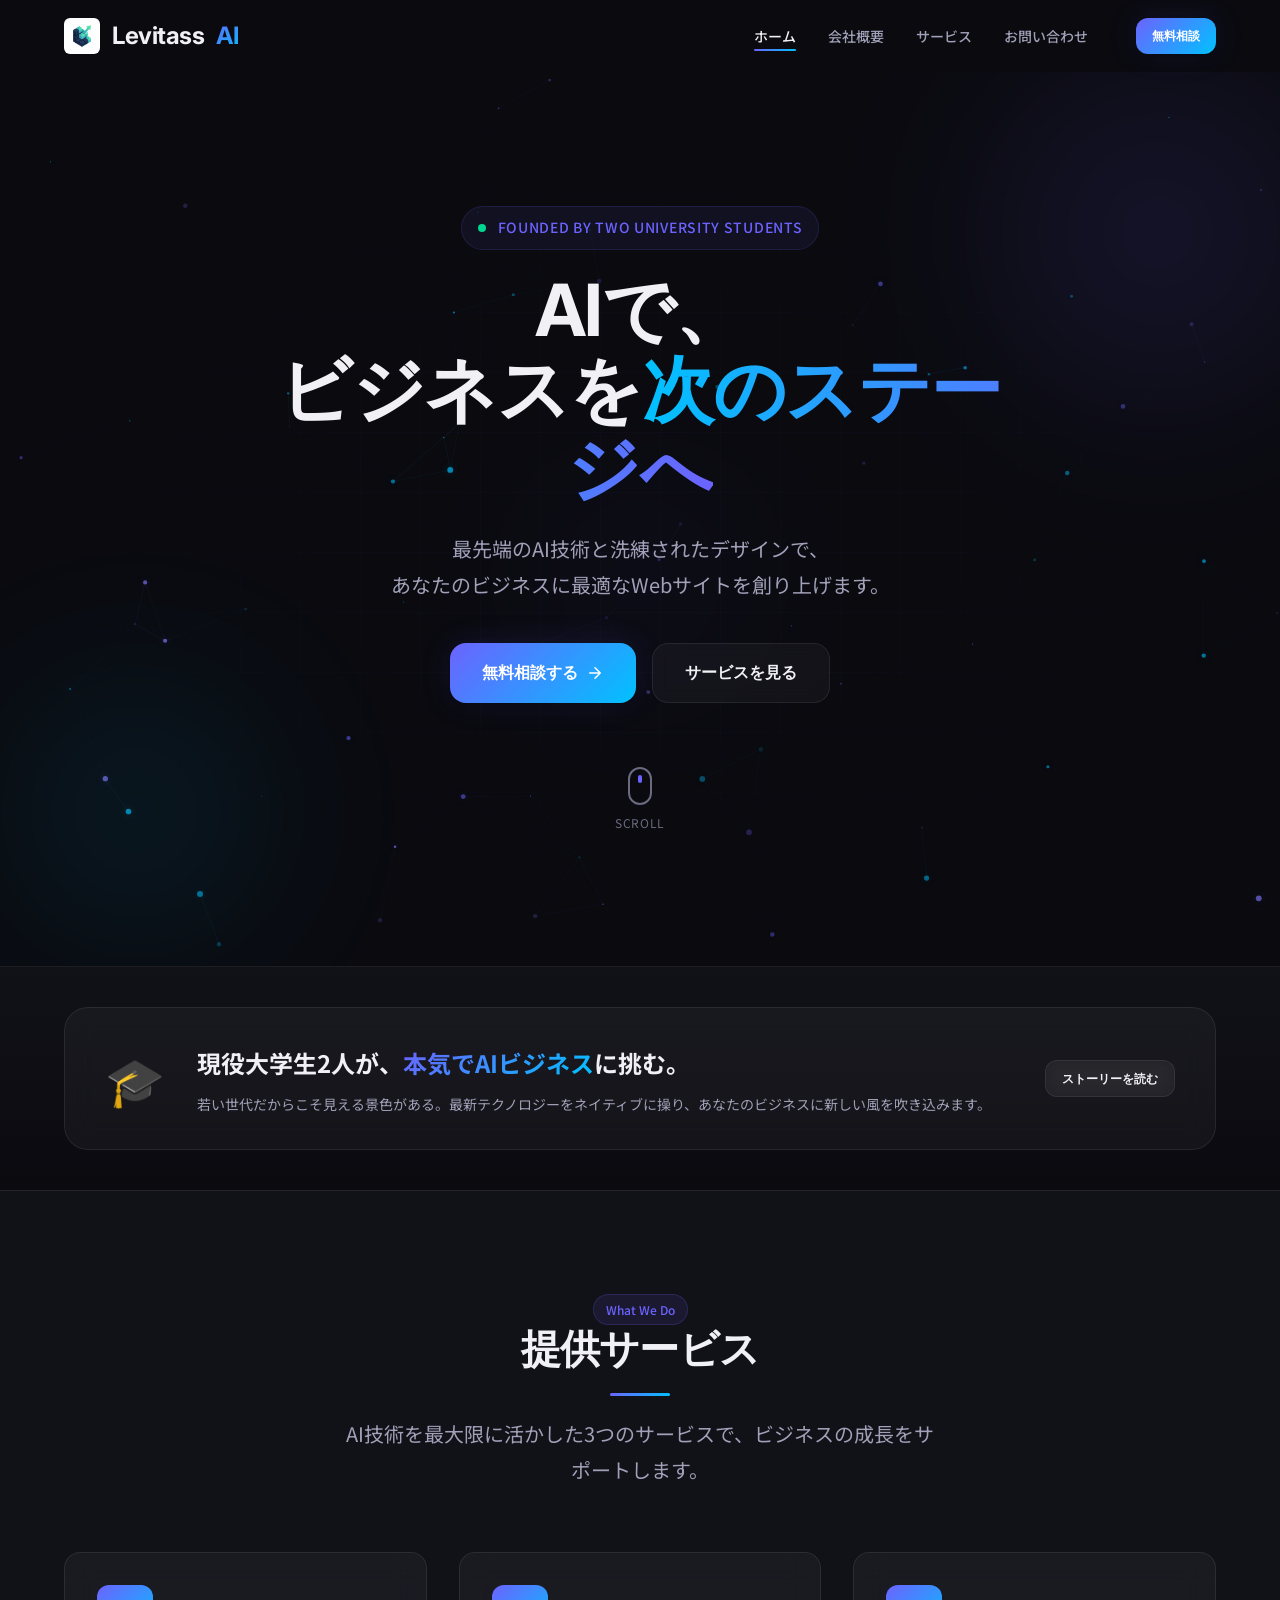
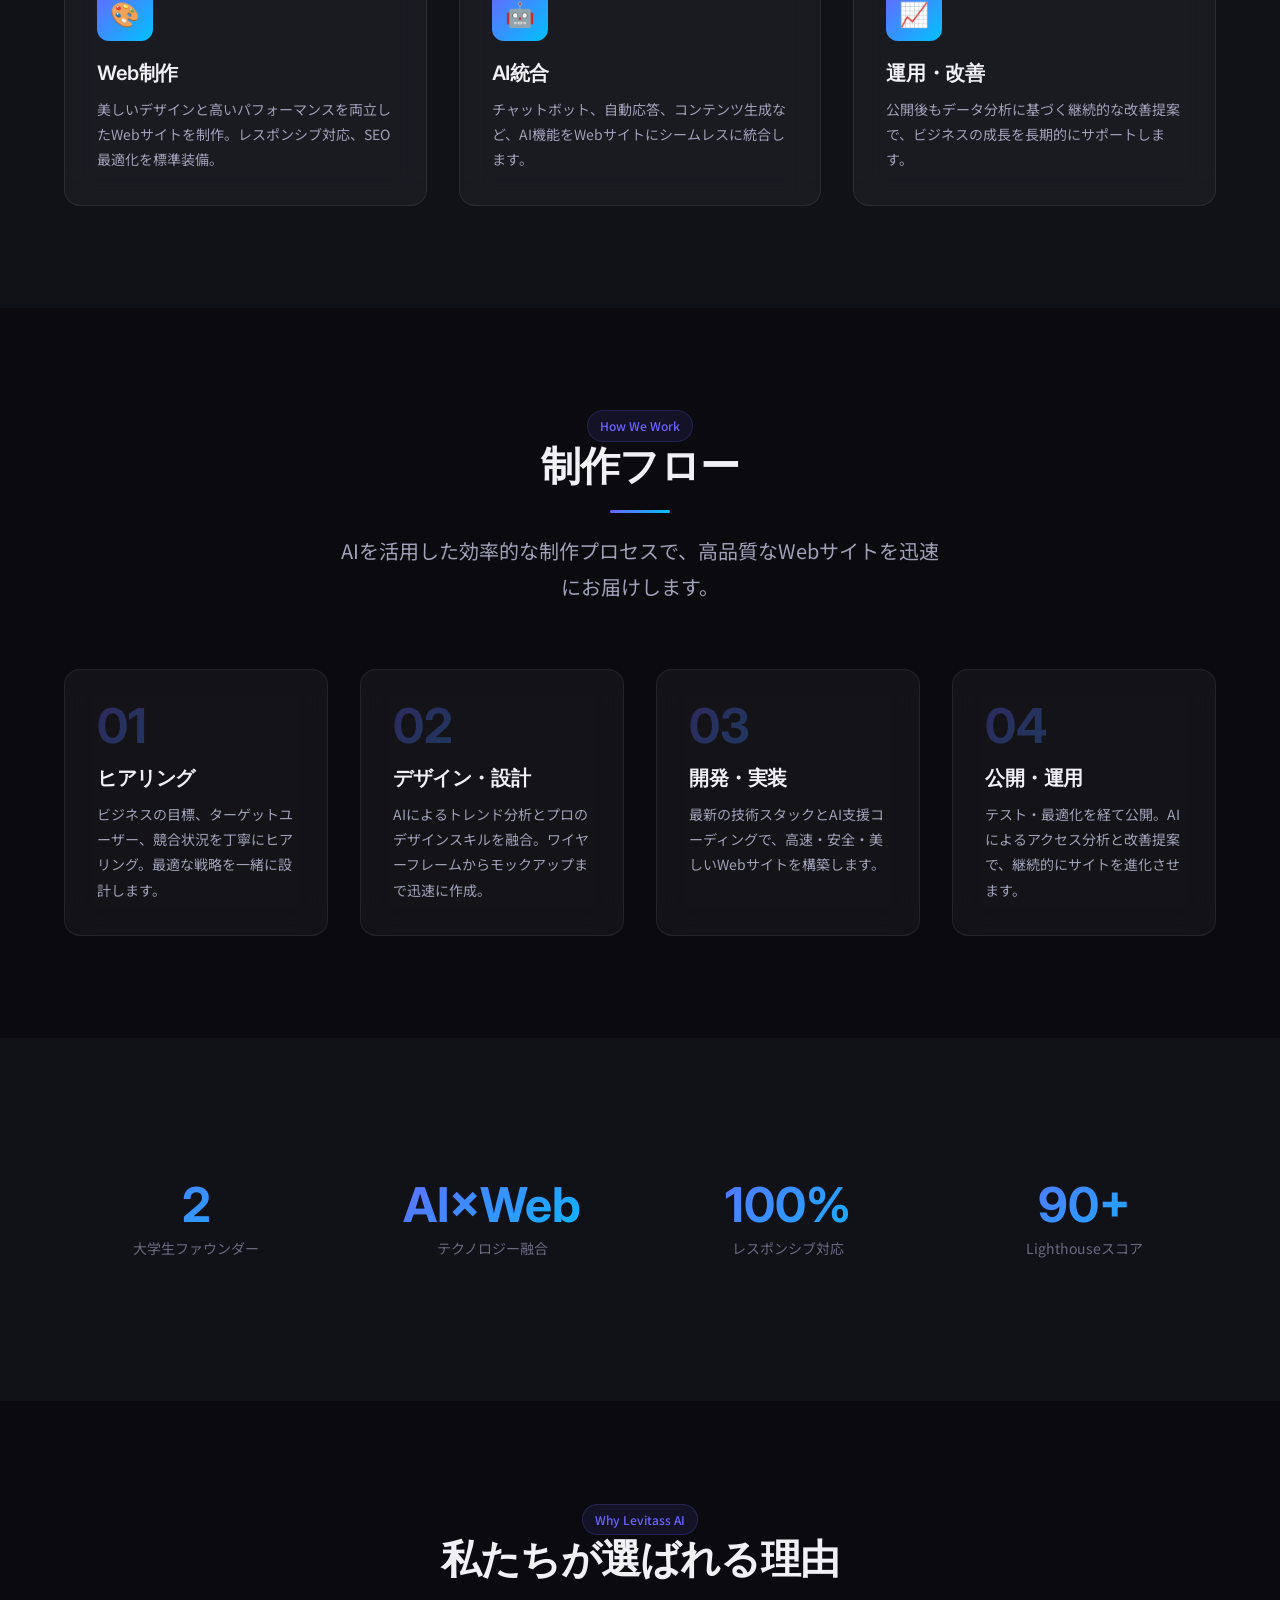
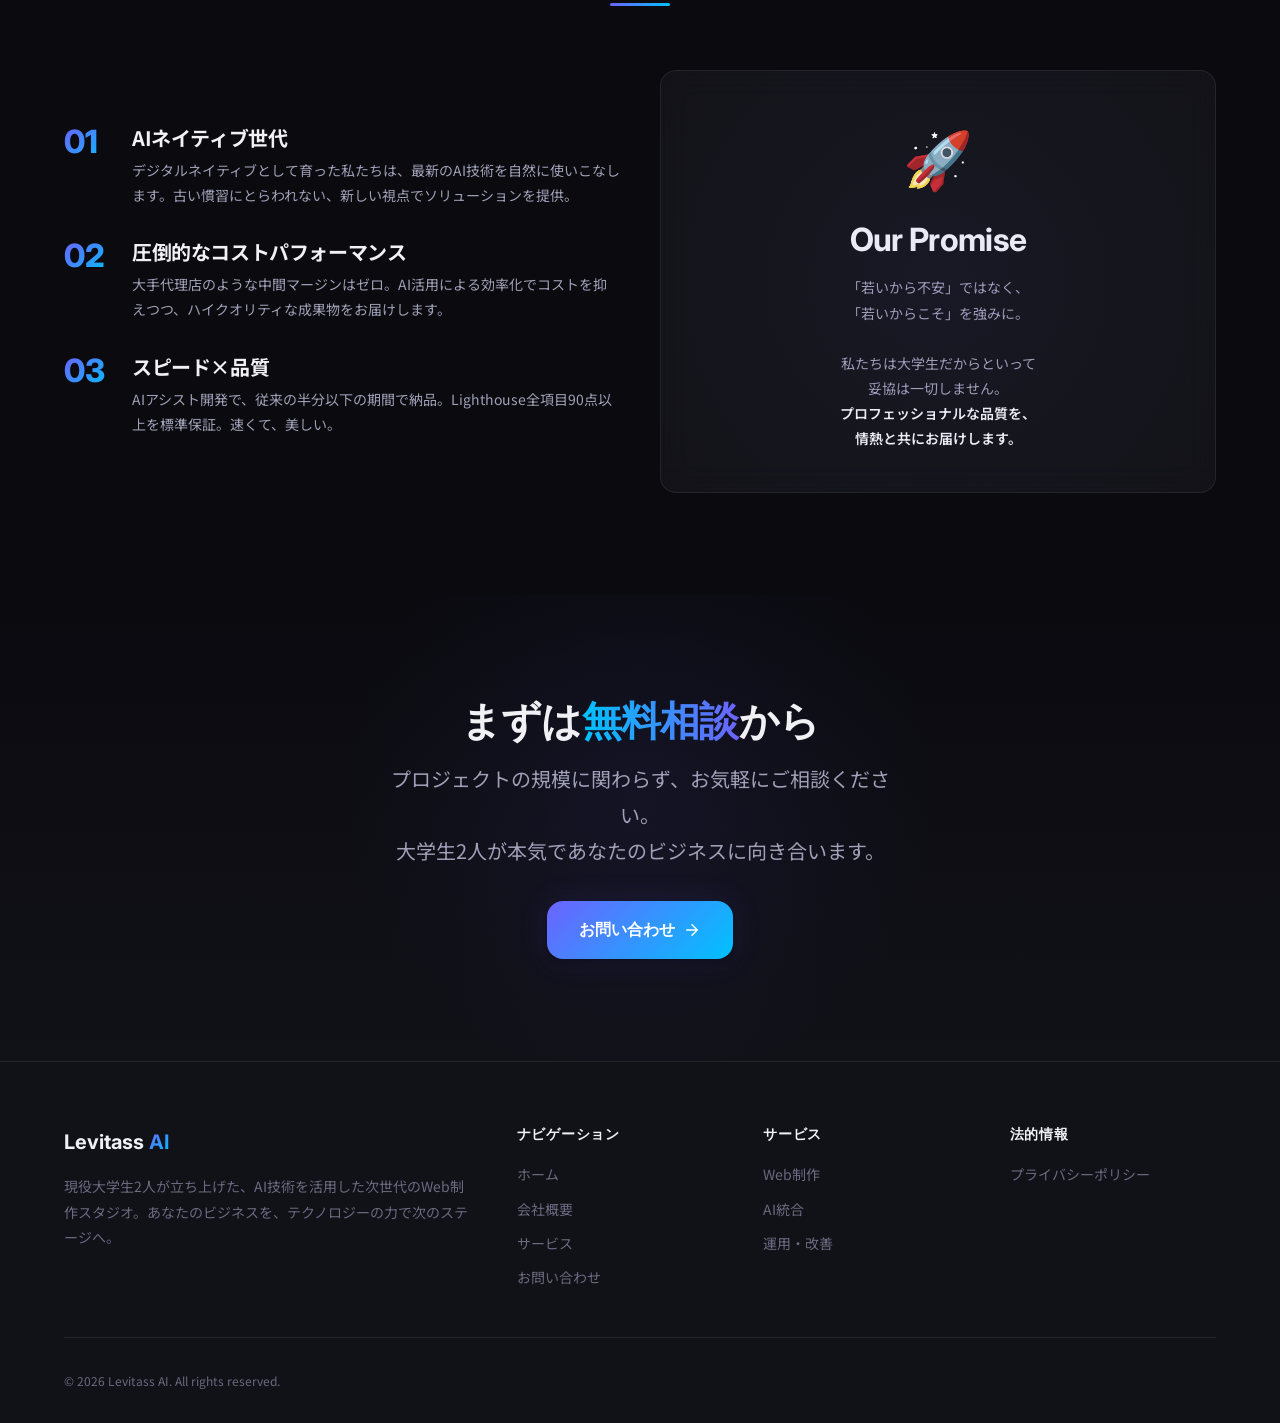
==== commit 38332ad4: "feat: premium redesign with founder story and enhanced visuals - Added gradient orbs, grid overlay, " ====
--- a/index.html
+++ b/index.html
@@ -4,7 +4,7 @@
   <meta charset="UTF-8">
   <meta name="viewport" content="width=device-width, initial-scale=1.0">
   <title>Levitass AI — AIで、ビジネスを次のステージへ</title>
-  <meta name="description" content="Levitass AIは、AI技術を活用した次世代のWeb制作サービスを提供します。高品質なWebサイトを、AIの力でより速く、より美しく。">
+  <meta name="description" content="Levitass AIは、現役大学生2人が立ち上げた、AI技術を活用した次世代のWeb制作スタジオです。高品質なWebサイトを、AIの力でより速く、より美しく。">
 
   <!-- OGP -->
   <meta property="og:title" content="Levitass AI — AIで、ビジネスを次のステージへ">
@@ -16,13 +16,12 @@
   <meta property="og:site_name" content="Levitass AI">
   <meta name="twitter:card" content="summary_large_image">
 
-  <!-- Favicon placeholder -->
   <link rel="icon" type="image/png" href="images/logo.png">
 
   <!-- Google Fonts -->
   <link rel="preconnect" href="https://fonts.googleapis.com">
   <link rel="preconnect" href="https://fonts.gstatic.com" crossorigin>
-  <link href="https://fonts.googleapis.com/css2?family=Inter:wght@400;500;600;700&family=Noto+Sans+JP:wght@400;500;600;700&display=swap" rel="stylesheet">
+  <link href="https://fonts.googleapis.com/css2?family=Inter:wght@400;500;600;700;800&family=Noto+Sans+JP:wght@400;500;600;700&display=swap" rel="stylesheet">
 
   <!-- Styles -->
   <link rel="stylesheet" href="css/variables.css">
@@ -37,9 +36,10 @@
     "@type": "Organization",
     "name": "Levitass AI",
     "url": "https://levitass.com",
-    "logo": "https://levitass.com/images/logo.webp",
-    "description": "AI技術を活用した次世代のWeb制作サービスを提供する企業",
+    "logo": "https://levitass.com/images/logo.png",
+    "description": "現役大学生2人が立ち上げた、AI技術を活用した次世代のWeb制作スタジオ",
     "email": "info@levitass.com",
+    "foundingDate": "2026-04",
     "sameAs": [],
     "contactPoint": {
       "@type": "ContactPoint",
@@ -80,50 +80,52 @@
     <section class="hero section" id="hero">
       <div class="hero__bg">
         <canvas class="hero__canvas" id="heroCanvas" aria-hidden="true"></canvas>
-        <svg class="hero__waves" viewBox="0 0 1440 400" preserveAspectRatio="none" aria-hidden="true" style="position:absolute;bottom:0;left:0;width:100%;height:40%;opacity:0.15;">
-          <defs>
-            <linearGradient id="wave-grad-1" x1="0%" y1="0%" x2="100%" y2="0%">
-              <stop offset="0%" stop-color="#6c63ff" stop-opacity="0.4"/>
-              <stop offset="100%" stop-color="#00c2ff" stop-opacity="0.4"/>
-            </linearGradient>
-            <linearGradient id="wave-grad-2" x1="0%" y1="0%" x2="100%" y2="0%">
-              <stop offset="0%" stop-color="#00c2ff" stop-opacity="0.2"/>
-              <stop offset="100%" stop-color="#6c63ff" stop-opacity="0.2"/>
-            </linearGradient>
-          </defs>
-          <path fill="url(#wave-grad-1)">
-            <animate attributeName="d"
-              dur="8s" repeatCount="indefinite"
-              values="
-                M0,200 C360,100 720,300 1080,200 S1440,100 1440,200 L1440,400 L0,400 Z;
-                M0,250 C360,150 720,350 1080,250 S1440,150 1440,250 L1440,400 L0,400 Z;
-                M0,200 C360,100 720,300 1080,200 S1440,100 1440,200 L1440,400 L0,400 Z
-              "/>
-          </path>
-          <path fill="url(#wave-grad-2)">
-            <animate attributeName="d"
-              dur="10s" repeatCount="indefinite"
-              values="
-                M0,280 C480,180 960,380 1440,280 L1440,400 L0,400 Z;
-                M0,220 C480,320 960,220 1440,320 L1440,400 L0,400 Z;
-                M0,280 C480,180 960,380 1440,280 L1440,400 L0,400 Z
-              "/>
-          </path>
-        </svg>
+        <!-- Gradient Orbs -->
+        <div class="hero__orb hero__orb--1" aria-hidden="true"></div>
+        <div class="hero__orb hero__orb--2" aria-hidden="true"></div>
+        <div class="hero__orb hero__orb--3" aria-hidden="true"></div>
+        <!-- Grid overlay -->
+        <div class="hero__grid" aria-hidden="true"></div>
       </div>
       <div class="hero__content">
-        <p class="hero__tagline fade-in">Elevate Your Business with AI</p>
-        <h1 class="hero__title fade-in">AIで、<br>ビジネスを<br class="sp-only"><span class="text-gradient">次のステージへ</span></h1>
+        <p class="hero__tagline fade-in">
+          <span class="hero__tagline-dot"></span>
+          Founded by Two University Students
+        </p>
+        <h1 class="hero__title fade-in">
+          AIで、<br>ビジネスを<br class="sp-only"><span class="text-gradient text-gradient--animated">次のステージへ</span>
+        </h1>
         <p class="hero__desc fade-in">
           最先端のAI技術と洗練されたデザインで、<br>
           あなたのビジネスに最適なWebサイトを創り上げます。
         </p>
         <div class="hero__actions fade-in">
-          <a href="contact.html" class="btn btn--primary btn--lg">
+          <a href="contact.html" class="btn btn--primary btn--lg btn--glow">
             無料相談する
             <svg class="btn__icon" viewBox="0 0 24 24" fill="none" stroke="currentColor" stroke-width="2" stroke-linecap="round" stroke-linejoin="round"><path d="M5 12h14M12 5l7 7-7 7"/></svg>
           </a>
           <a href="services.html" class="btn btn--secondary btn--lg">サービスを見る</a>
+        </div>
+        <!-- Scroll indicator -->
+        <div class="hero__scroll fade-in" aria-hidden="true">
+          <div class="hero__scroll-mouse">
+            <div class="hero__scroll-wheel"></div>
+          </div>
+          <span>Scroll</span>
+        </div>
+      </div>
+    </section>
+
+    <!-- Founder Story Banner -->
+    <section class="section founder-banner" id="founder-banner">
+      <div class="container">
+        <div class="founder-banner__inner fade-in">
+          <div class="founder-banner__icon">🎓</div>
+          <div class="founder-banner__text">
+            <p class="founder-banner__headline">現役大学生2人が、<span class="text-gradient">本気でAIビジネス</span>に挑む。</p>
+            <p class="founder-banner__sub">若い世代だからこそ見える景色がある。最新テクノロジーをネイティブに操り、あなたのビジネスに新しい風を吹き込みます。</p>
+          </div>
+          <a href="about.html" class="btn btn--secondary btn--sm">ストーリーを読む</a>
         </div>
       </div>
     </section>
@@ -138,20 +140,23 @@
           <p class="section__subtitle">AI技術を最大限に活かした3つのサービスで、ビジネスの成長をサポートします。</p>
         </div>
         <div class="grid grid--3">
-          <div class="card card--glass fade-in">
+          <div class="card card--glass card--hover-glow fade-in">
             <div class="card__icon">🎨</div>
             <h3 class="card__title">Web制作</h3>
             <p class="card__text">美しいデザインと高いパフォーマンスを両立したWebサイトを制作。レスポンシブ対応、SEO最適化を標準装備。</p>
-          </div>
-          <div class="card card--glass fade-in">
+            <div class="card__arrow">→</div>
+          </div>
+          <div class="card card--glass card--hover-glow fade-in">
             <div class="card__icon">🤖</div>
             <h3 class="card__title">AI統合</h3>
             <p class="card__text">チャットボット、自動応答、コンテンツ生成など、AI機能をWebサイトにシームレスに統合します。</p>
-          </div>
-          <div class="card card--glass fade-in">
+            <div class="card__arrow">→</div>
+          </div>
+          <div class="card card--glass card--hover-glow fade-in">
             <div class="card__icon">📈</div>
             <h3 class="card__title">運用・改善</h3>
             <p class="card__text">公開後もデータ分析に基づく継続的な改善提案で、ビジネスの成長を長期的にサポートします。</p>
+            <div class="card__arrow">→</div>
           </div>
         </div>
       </div>
@@ -192,6 +197,10 @@
       <div class="container">
         <div class="stats fade-in">
           <div class="stat">
+            <div class="stat__number" data-count="2">2</div>
+            <div class="stat__label">大学生ファウンダー</div>
+          </div>
+          <div class="stat">
             <div class="stat__number">AI×Web</div>
             <div class="stat__label">テクノロジー融合</div>
           </div>
@@ -203,26 +212,72 @@
             <div class="stat__number">90+</div>
             <div class="stat__label">Lighthouseスコア</div>
           </div>
-          <div class="stat">
-            <div class="stat__number">∞</div>
-            <div class="stat__label">成長の可能性</div>
-          </div>
-        </div>
-      </div>
-    </section>
-
-    <!-- Works Placeholder -->
-    <!-- #works セクション — 実績追加時にここを展開 -->
+        </div>
+      </div>
+    </section>
+
+    <!-- Why Us -->
+    <section class="section" id="why-us">
+      <div class="container">
+        <div class="section__header fade-in">
+          <p class="badge">Why Levitass AI</p>
+          <h2 class="section__title">私たちが選ばれる理由</h2>
+          <div class="divider"></div>
+        </div>
+        <div class="grid grid--2" style="gap: var(--space-10); align-items: center;">
+          <div class="fade-in-left">
+            <div class="why-list">
+              <div class="why-item">
+                <div class="why-item__number">01</div>
+                <div>
+                  <h3 class="why-item__title">AIネイティブ世代</h3>
+                  <p class="why-item__text">デジタルネイティブとして育った私たちは、最新のAI技術を自然に使いこなします。古い慣習にとらわれない、新しい視点でソリューションを提供。</p>
+                </div>
+              </div>
+              <div class="why-item">
+                <div class="why-item__number">02</div>
+                <div>
+                  <h3 class="why-item__title">圧倒的なコストパフォーマンス</h3>
+                  <p class="why-item__text">大手代理店のような中間マージンはゼロ。AI活用による効率化でコストを抑えつつ、ハイクオリティな成果物をお届けします。</p>
+                </div>
+              </div>
+              <div class="why-item">
+                <div class="why-item__number">03</div>
+                <div>
+                  <h3 class="why-item__title">スピード×品質</h3>
+                  <p class="why-item__text">AIアシスト開発で、従来の半分以下の期間で納品。Lighthouse全項目90点以上を標準保証。速くて、美しい。</p>
+                </div>
+              </div>
+            </div>
+          </div>
+          <div class="fade-in-right">
+            <div class="card card--glass" style="padding: var(--space-10); text-align: center; position: relative; overflow: hidden;">
+              <div class="card__glow" aria-hidden="true"></div>
+              <div style="font-size: 3.5rem; margin-bottom: var(--space-5);">🚀</div>
+              <h3 style="font-size: var(--font-size-2xl); margin-bottom: var(--space-4);">Our Promise</h3>
+              <p style="color: var(--color-text-secondary); line-height: var(--line-height-relaxed); font-size: var(--font-size-sm);">
+                「若いから不安」ではなく、<br>
+                「若いからこそ」を強みに。<br><br>
+                私たちは大学生だからといって<br>
+                妥協は一切しません。<br>
+                <strong style="color: var(--color-text-primary);">プロフェッショナルな品質を、<br>情熱と共にお届けします。</strong>
+              </p>
+            </div>
+          </div>
+        </div>
+      </div>
+    </section>
 
     <!-- CTA Section -->
     <section class="section cta-section" id="cta">
       <div class="container">
         <div class="fade-in">
-          <h2 class="cta-section__title">まずは<span class="text-gradient">無料相談</span>から</h2>
+          <h2 class="cta-section__title">まずは<span class="text-gradient text-gradient--animated">無料相談</span>から</h2>
           <p class="cta-section__desc">
-            プロジェクトの規模に関わらず、お気軽にご相談ください。AIとWebの専門家が最適なプランをご提案します。
+            プロジェクトの規模に関わらず、お気軽にご相談ください。<br>
+            大学生2人が本気であなたのビジネスに向き合います。
           </p>
-          <a href="contact.html" class="btn btn--primary btn--lg">
+          <a href="contact.html" class="btn btn--primary btn--lg btn--glow">
             お問い合わせ
             <svg class="btn__icon" viewBox="0 0 24 24" fill="none" stroke="currentColor" stroke-width="2" stroke-linecap="round" stroke-linejoin="round"><path d="M5 12h14M12 5l7 7-7 7"/></svg>
           </a>
@@ -237,7 +292,7 @@
       <div class="footer__grid">
         <div class="footer__brand">
           <a href="index.html" class="footer__logo">Levitass <span>AI</span></a>
-          <p class="footer__desc">AI技術を活用した次世代のWeb制作サービスを提供。あなたのビジネスを、テクノロジーの力で次のステージへ。</p>
+          <p class="footer__desc">現役大学生2人が立ち上げた、AI技術を活用した次世代のWeb制作スタジオ。あなたのビジネスを、テクノロジーの力で次のステージへ。</p>
         </div>
         <div>
           <h4 class="footer__heading">ナビゲーション</h4>
--- a/css/base.css
+++ b/css/base.css
@@ -139,6 +139,21 @@
   background-clip: text;
 }
 
+.text-gradient--animated {
+  background: linear-gradient(270deg, #6c63ff, #00c2ff, #6c63ff, #00c2ff);
+  background-size: 300% 100%;
+  -webkit-background-clip: text;
+  -webkit-text-fill-color: transparent;
+  background-clip: text;
+  animation: gradient-shift 6s ease infinite;
+}
+
+@keyframes gradient-shift {
+  0% { background-position: 0% 50%; }
+  50% { background-position: 100% 50%; }
+  100% { background-position: 0% 50%; }
+}
+
 .sr-only {
   position: absolute;
   width: 1px;
@@ -150,3 +165,8 @@
   white-space: nowrap;
   border: 0;
 }
+
+.sp-only { display: none; }
+@media (max-width: 768px) {
+  .sp-only { display: inline; }
+}
--- a/css/components.css
+++ b/css/components.css
@@ -249,6 +249,62 @@
   height: 100%;
 }
 
+/* Gradient Orbs */
+.hero__orb {
+  position: absolute;
+  border-radius: 50%;
+  filter: blur(80px);
+  opacity: 0.4;
+  animation: orb-float 20s ease-in-out infinite;
+}
+
+.hero__orb--1 {
+  width: 500px;
+  height: 500px;
+  background: radial-gradient(circle, rgba(108, 99, 255, 0.4), transparent 70%);
+  top: -10%;
+  right: -10%;
+  animation-delay: 0s;
+}
+
+.hero__orb--2 {
+  width: 400px;
+  height: 400px;
+  background: radial-gradient(circle, rgba(0, 194, 255, 0.3), transparent 70%);
+  bottom: -5%;
+  left: -5%;
+  animation-delay: -7s;
+}
+
+.hero__orb--3 {
+  width: 300px;
+  height: 300px;
+  background: radial-gradient(circle, rgba(108, 99, 255, 0.2), transparent 70%);
+  top: 40%;
+  left: 50%;
+  transform: translateX(-50%);
+  animation-delay: -14s;
+}
+
+@keyframes orb-float {
+  0%, 100% { transform: translate(0, 0) scale(1); }
+  25% { transform: translate(30px, -40px) scale(1.05); }
+  50% { transform: translate(-20px, 20px) scale(0.95); }
+  75% { transform: translate(15px, 30px) scale(1.02); }
+}
+
+/* Grid overlay */
+.hero__grid {
+  position: absolute;
+  inset: 0;
+  background-image:
+    linear-gradient(rgba(108, 99, 255, 0.03) 1px, transparent 1px),
+    linear-gradient(90deg, rgba(108, 99, 255, 0.03) 1px, transparent 1px);
+  background-size: 60px 60px;
+  mask-image: radial-gradient(ellipse at center, black 30%, transparent 70%);
+  -webkit-mask-image: radial-gradient(ellipse at center, black 30%, transparent 70%);
+}
+
 .hero__content {
   position: relative;
   z-index: var(--z-above);
@@ -257,12 +313,32 @@
 }
 
 .hero__tagline {
+  display: inline-flex;
+  align-items: center;
+  gap: var(--space-3);
   font-size: var(--font-size-sm);
   font-weight: var(--font-weight-medium);
   color: var(--color-accent-start);
   letter-spacing: var(--letter-spacing-wide);
   text-transform: uppercase;
   margin-bottom: var(--space-5);
+  padding: var(--space-2) var(--space-4);
+  background: rgba(108, 99, 255, 0.08);
+  border: 1px solid rgba(108, 99, 255, 0.15);
+  border-radius: var(--radius-full);
+}
+
+.hero__tagline-dot {
+  width: 8px;
+  height: 8px;
+  border-radius: 50%;
+  background: var(--color-success);
+  animation: pulse-dot 2s ease infinite;
+}
+
+@keyframes pulse-dot {
+  0%, 100% { opacity: 1; box-shadow: 0 0 0 0 rgba(0, 214, 143, 0.4); }
+  50% { opacity: 0.8; box-shadow: 0 0 0 6px rgba(0, 214, 143, 0); }
 }
 
 .hero__title {
@@ -284,6 +360,218 @@
   gap: var(--space-4);
   justify-content: center;
   flex-wrap: wrap;
+  margin-bottom: var(--space-16);
+}
+
+/* Scroll indicator */
+.hero__scroll {
+  display: flex;
+  flex-direction: column;
+  align-items: center;
+  gap: var(--space-2);
+  color: var(--color-text-muted);
+  font-size: var(--font-size-xs);
+  letter-spacing: var(--letter-spacing-wide);
+  text-transform: uppercase;
+  animation: scroll-bounce 2s ease infinite;
+}
+
+.hero__scroll-mouse {
+  width: 24px;
+  height: 38px;
+  border: 2px solid var(--color-text-muted);
+  border-radius: 12px;
+  position: relative;
+}
+
+.hero__scroll-wheel {
+  width: 4px;
+  height: 8px;
+  background: var(--color-accent-start);
+  border-radius: var(--radius-full);
+  position: absolute;
+  top: 6px;
+  left: 50%;
+  transform: translateX(-50%);
+  animation: scroll-wheel 2s ease infinite;
+}
+
+@keyframes scroll-bounce {
+  0%, 100% { transform: translateY(0); }
+  50% { transform: translateY(8px); }
+}
+
+@keyframes scroll-wheel {
+  0% { opacity: 1; top: 6px; }
+  100% { opacity: 0; top: 20px; }
+}
+
+/* Button glow */
+.btn--glow {
+  position: relative;
+}
+
+.btn--glow::after {
+  content: '';
+  position: absolute;
+  inset: -2px;
+  border-radius: inherit;
+  background: var(--color-accent-gradient);
+  z-index: -1;
+  opacity: 0;
+  filter: blur(12px);
+  transition: opacity var(--transition-base);
+}
+
+.btn--glow:hover::after {
+  opacity: 0.6;
+}
+
+/* ── Founder Banner ── */
+.founder-banner {
+  padding: var(--space-10) 0;
+  background: linear-gradient(180deg, var(--color-bg-secondary) 0%, var(--color-bg-primary) 100%);
+  border-top: 1px solid var(--color-border);
+  border-bottom: 1px solid var(--color-border);
+}
+
+.founder-banner__inner {
+  display: flex;
+  align-items: center;
+  gap: var(--space-8);
+  padding: var(--space-8) var(--space-10);
+  background: var(--glass-bg);
+  border: 1px solid var(--glass-border);
+  border-radius: var(--radius-2xl);
+  backdrop-filter: blur(var(--glass-blur));
+  -webkit-backdrop-filter: blur(var(--glass-blur));
+}
+
+.founder-banner__icon {
+  font-size: 3rem;
+  flex-shrink: 0;
+}
+
+.founder-banner__text {
+  flex: 1;
+}
+
+.founder-banner__headline {
+  font-family: var(--font-family-ja);
+  font-size: var(--font-size-xl);
+  font-weight: var(--font-weight-bold);
+  color: var(--color-text-primary);
+  margin-bottom: var(--space-2);
+}
+
+.founder-banner__sub {
+  font-size: var(--font-size-sm);
+  color: var(--color-text-secondary);
+  line-height: var(--line-height-relaxed);
+}
+
+@media (max-width: 768px) {
+  .founder-banner__inner {
+    flex-direction: column;
+    text-align: center;
+    padding: var(--space-6);
+  }
+  .hero__scroll { display: none; }
+}
+
+/* ── Card Enhancements ── */
+.card--hover-glow {
+  position: relative;
+  overflow: hidden;
+}
+
+.card--hover-glow::before {
+  content: '';
+  position: absolute;
+  top: 0;
+  left: 0;
+  right: 0;
+  height: 2px;
+  background: var(--color-accent-gradient);
+  transform: scaleX(0);
+  transform-origin: left;
+  transition: transform var(--transition-slow);
+}
+
+.card--hover-glow:hover::before {
+  transform: scaleX(1);
+}
+
+.card__arrow {
+  position: absolute;
+  bottom: var(--space-6);
+  right: var(--space-6);
+  font-size: var(--font-size-xl);
+  color: var(--color-text-muted);
+  transition: all var(--transition-base);
+  opacity: 0;
+  transform: translateX(-8px);
+}
+
+.card--hover-glow:hover .card__arrow {
+  opacity: 1;
+  transform: translateX(0);
+  color: var(--color-accent-start);
+}
+
+.card__glow {
+  position: absolute;
+  top: -50%;
+  left: -50%;
+  width: 200%;
+  height: 200%;
+  background: radial-gradient(circle at center, rgba(108, 99, 255, 0.06) 0%, transparent 50%);
+  animation: card-glow-rotate 10s linear infinite;
+}
+
+@keyframes card-glow-rotate {
+  0% { transform: rotate(0deg); }
+  100% { transform: rotate(360deg); }
+}
+
+/* ── Why Us Section ── */
+.why-list {
+  display: flex;
+  flex-direction: column;
+  gap: var(--space-8);
+}
+
+.why-item {
+  display: flex;
+  gap: var(--space-5);
+  align-items: flex-start;
+}
+
+.why-item__number {
+  font-family: var(--font-family-en);
+  font-size: var(--font-size-2xl);
+  font-weight: 800;
+  background: var(--color-accent-gradient);
+  -webkit-background-clip: text;
+  -webkit-text-fill-color: transparent;
+  background-clip: text;
+  line-height: 1;
+  flex-shrink: 0;
+  min-width: 48px;
+}
+
+.why-item__title {
+  font-family: var(--font-family-ja);
+  font-size: var(--font-size-lg);
+  font-weight: var(--font-weight-bold);
+  margin-bottom: var(--space-2);
+  color: var(--color-text-primary);
+}
+
+.why-item__text {
+  font-size: var(--font-size-sm);
+  color: var(--color-text-secondary);
+  line-height: var(--line-height-relaxed);
 }
 
 /* ── Form ── */
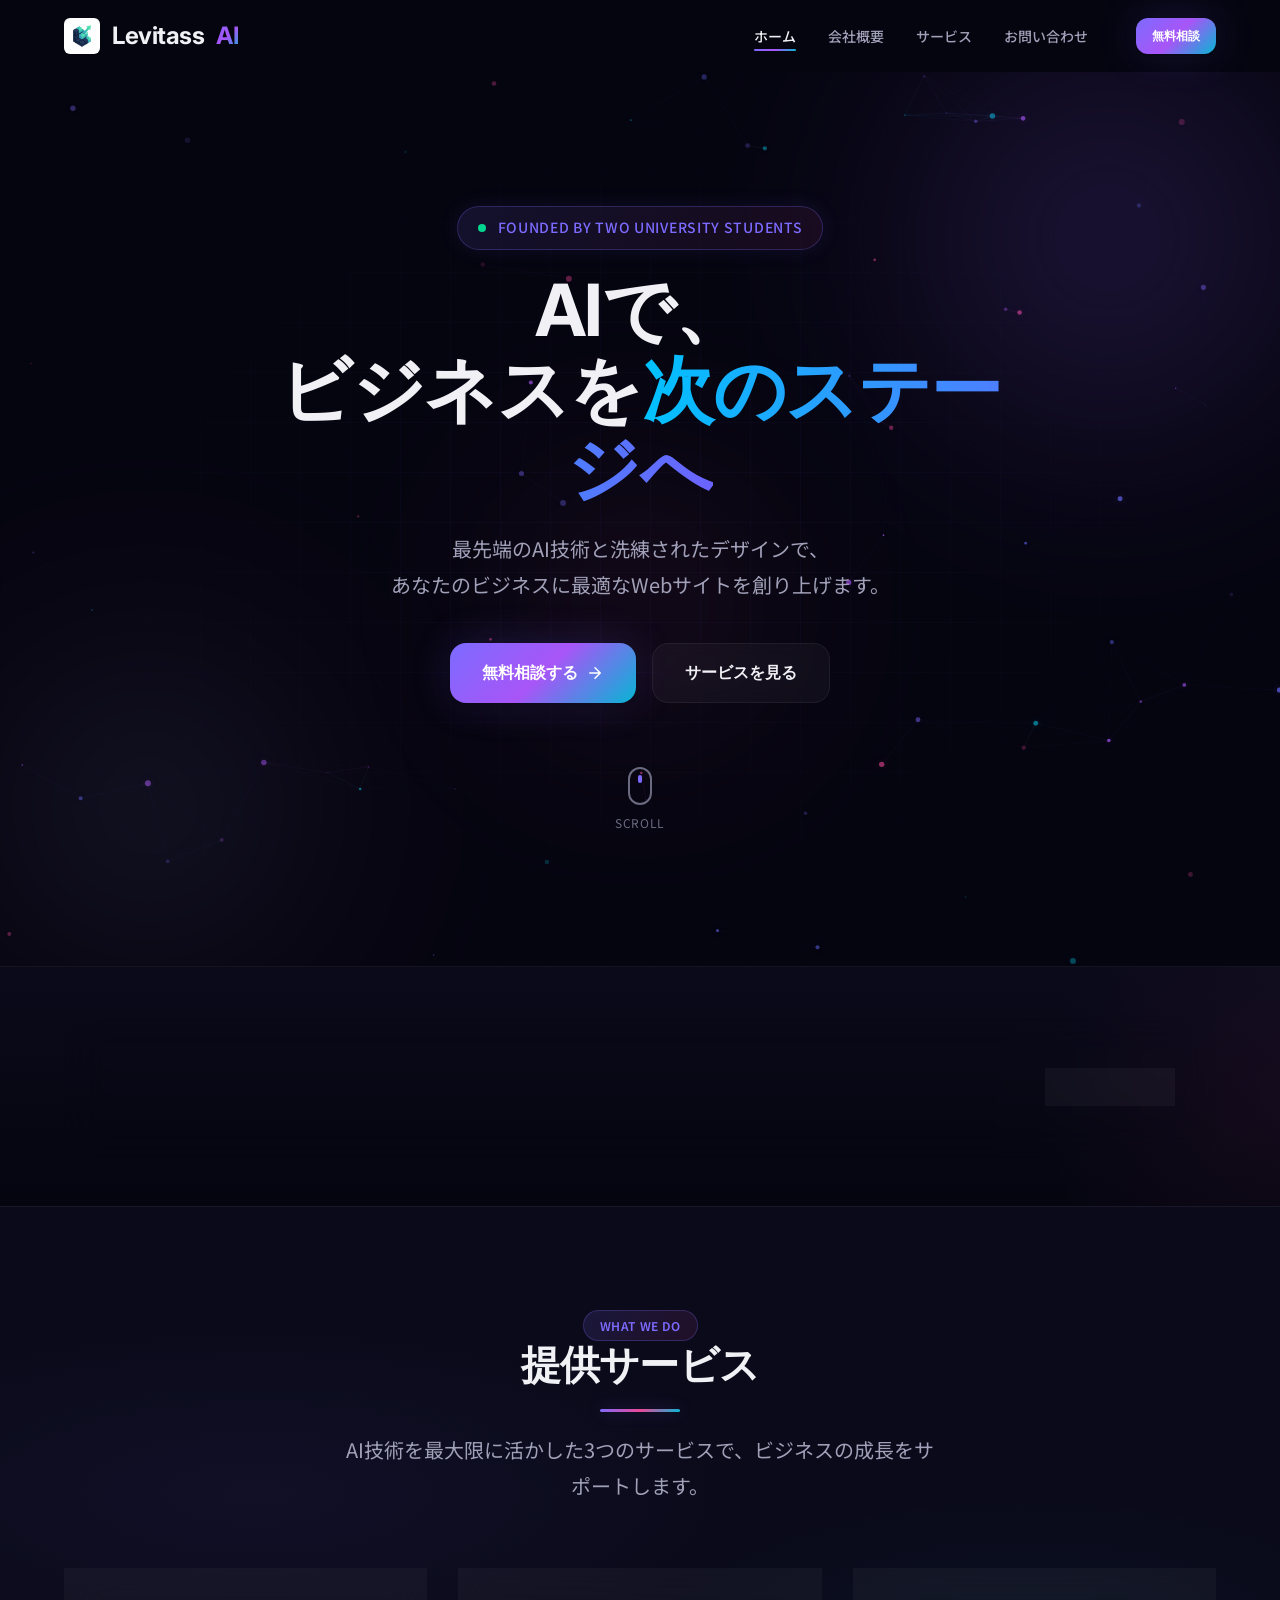
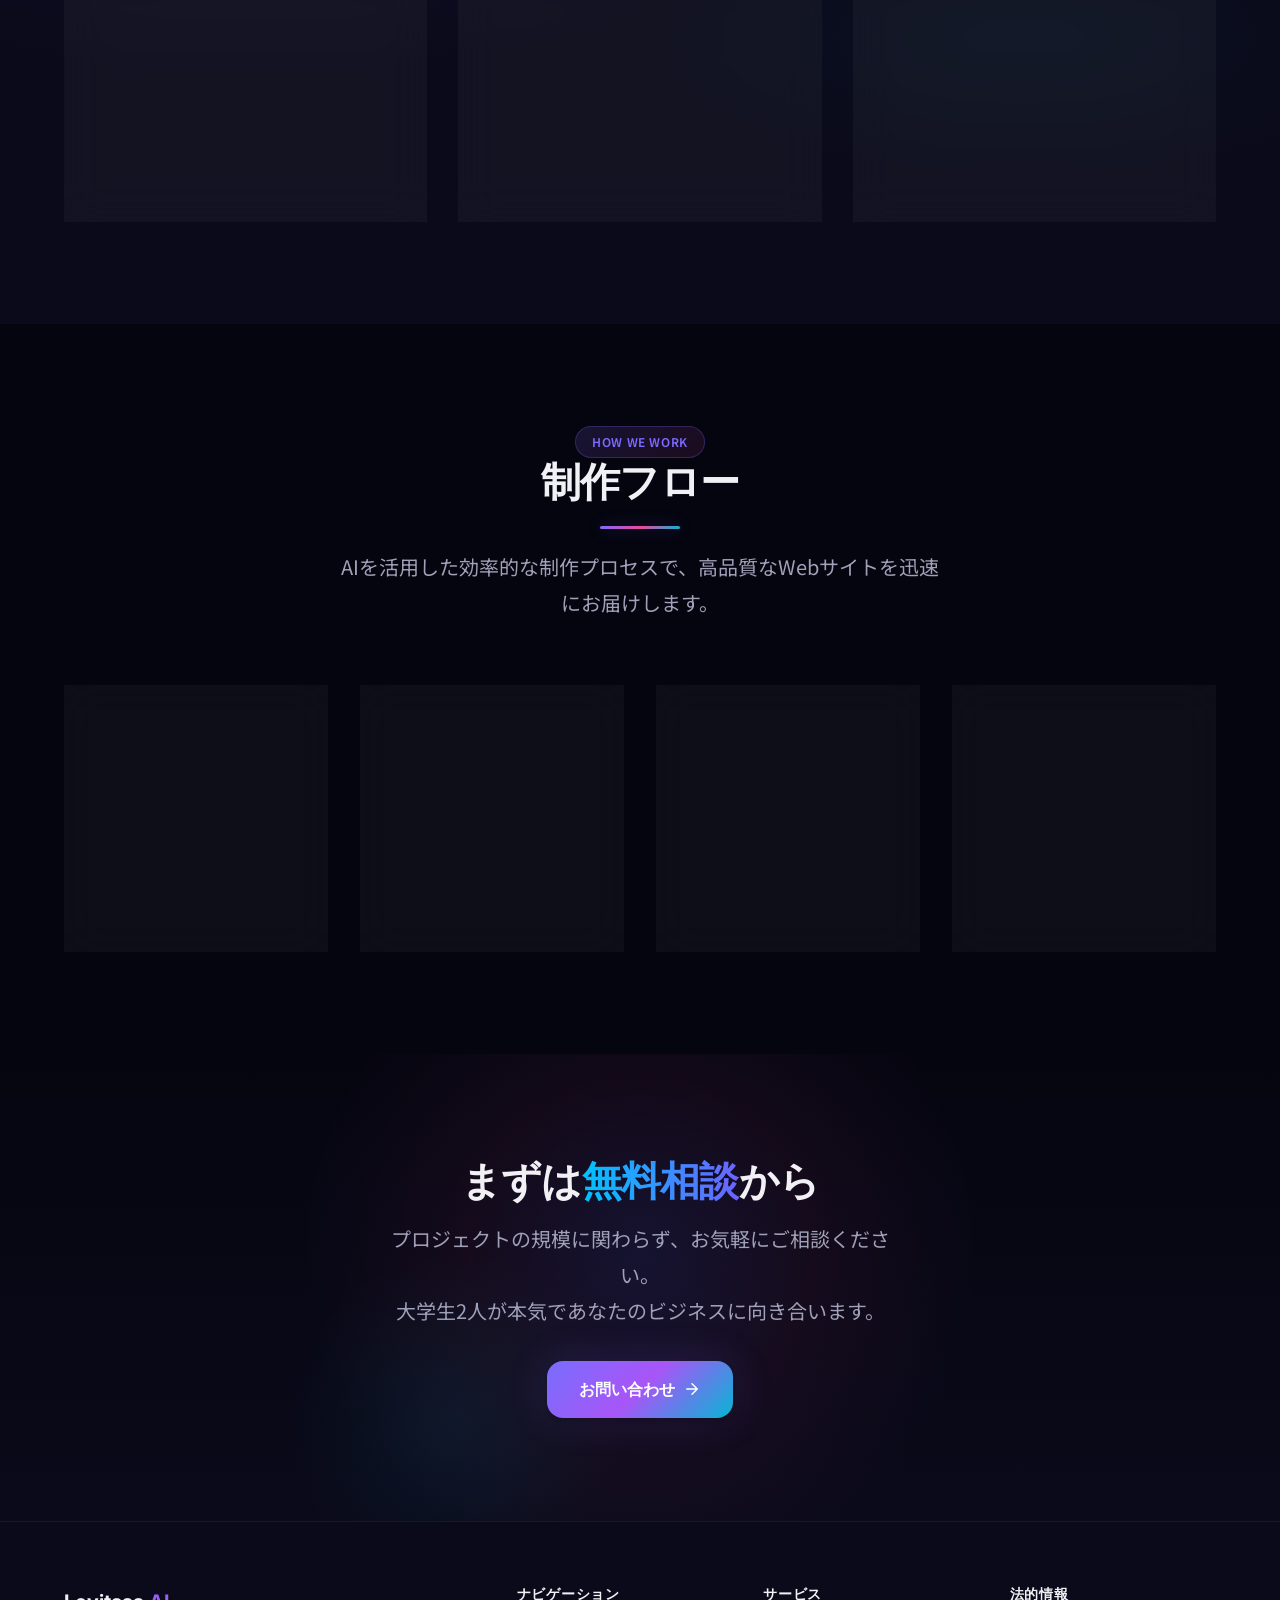
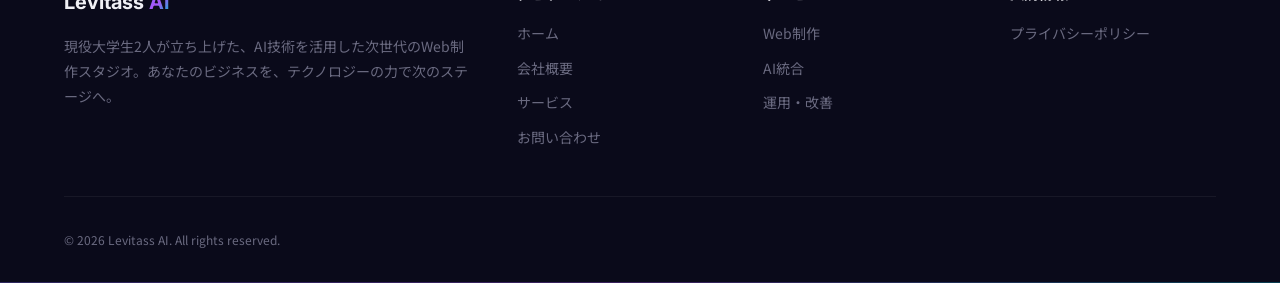
==== commit 667795b8: "remove: why-us, stats, pricing sections - business just started" ====
--- a/index.html
+++ b/index.html
@@ -192,81 +192,7 @@
       </div>
     </section>
 
-    <!-- Stats -->
-    <section class="section section--alt" id="stats">
-      <div class="container">
-        <div class="stats fade-in">
-          <div class="stat">
-            <div class="stat__number" data-count="2">2</div>
-            <div class="stat__label">大学生ファウンダー</div>
-          </div>
-          <div class="stat">
-            <div class="stat__number">AI×Web</div>
-            <div class="stat__label">テクノロジー融合</div>
-          </div>
-          <div class="stat">
-            <div class="stat__number">100%</div>
-            <div class="stat__label">レスポンシブ対応</div>
-          </div>
-          <div class="stat">
-            <div class="stat__number">90+</div>
-            <div class="stat__label">Lighthouseスコア</div>
-          </div>
-        </div>
-      </div>
-    </section>
-
-    <!-- Why Us -->
-    <section class="section" id="why-us">
-      <div class="container">
-        <div class="section__header fade-in">
-          <p class="badge">Why Levitass AI</p>
-          <h2 class="section__title">私たちが選ばれる理由</h2>
-          <div class="divider"></div>
-        </div>
-        <div class="grid grid--2" style="gap: var(--space-10); align-items: center;">
-          <div class="fade-in-left">
-            <div class="why-list">
-              <div class="why-item">
-                <div class="why-item__number">01</div>
-                <div>
-                  <h3 class="why-item__title">AIネイティブ世代</h3>
-                  <p class="why-item__text">デジタルネイティブとして育った私たちは、最新のAI技術を自然に使いこなします。古い慣習にとらわれない、新しい視点でソリューションを提供。</p>
-                </div>
-              </div>
-              <div class="why-item">
-                <div class="why-item__number">02</div>
-                <div>
-                  <h3 class="why-item__title">圧倒的なコストパフォーマンス</h3>
-                  <p class="why-item__text">大手代理店のような中間マージンはゼロ。AI活用による効率化でコストを抑えつつ、ハイクオリティな成果物をお届けします。</p>
-                </div>
-              </div>
-              <div class="why-item">
-                <div class="why-item__number">03</div>
-                <div>
-                  <h3 class="why-item__title">スピード×品質</h3>
-                  <p class="why-item__text">AIアシスト開発で、従来の半分以下の期間で納品。Lighthouse全項目90点以上を標準保証。速くて、美しい。</p>
-                </div>
-              </div>
-            </div>
-          </div>
-          <div class="fade-in-right">
-            <div class="card card--glass" style="padding: var(--space-10); text-align: center; position: relative; overflow: hidden;">
-              <div class="card__glow" aria-hidden="true"></div>
-              <div style="font-size: 3.5rem; margin-bottom: var(--space-5);">🚀</div>
-              <h3 style="font-size: var(--font-size-2xl); margin-bottom: var(--space-4);">Our Promise</h3>
-              <p style="color: var(--color-text-secondary); line-height: var(--line-height-relaxed); font-size: var(--font-size-sm);">
-                「若いから不安」ではなく、<br>
-                「若いからこそ」を強みに。<br><br>
-                私たちは大学生だからといって<br>
-                妥協は一切しません。<br>
-                <strong style="color: var(--color-text-primary);">プロフェッショナルな品質を、<br>情熱と共にお届けします。</strong>
-              </p>
-            </div>
-          </div>
-        </div>
-      </div>
-    </section>
+
 
     <!-- CTA Section -->
     <section class="section cta-section" id="cta">
--- a/css/variables.css
+++ b/css/variables.css
@@ -1,12 +1,12 @@
 /* ============================================================
-   Levitass AI — Design Tokens
+   Levitass AI — Design Tokens (Enhanced)
    ============================================================ */
 
 :root {
   /* ── Brand Colors ── */
-  --color-bg-primary:    #0a0a0f;
-  --color-bg-secondary:  #111118;
-  --color-bg-tertiary:   #1a1a24;
+  --color-bg-primary:    #050510;
+  --color-bg-secondary:  #0a0a1a;
+  --color-bg-tertiary:   #12122a;
   --color-bg-card:       rgba(255, 255, 255, 0.03);
   --color-bg-glass:      rgba(255, 255, 255, 0.05);
 
@@ -15,17 +15,22 @@
   --color-text-muted:     #6a6a80;
   --color-text-inverse:   #0a0a0f;
 
-  --color-accent-start:   #6c63ff;
-  --color-accent-end:     #00c2ff;
-  --color-accent-gradient: linear-gradient(135deg, var(--color-accent-start), var(--color-accent-end));
-  --color-accent-gradient-hover: linear-gradient(135deg, #7d75ff, #1ad0ff);
+  /* Enhanced accent colors - more vivid */
+  --color-accent-start:   #7c6bff;
+  --color-accent-mid:     #a855f7;
+  --color-accent-end:     #06b6d4;
+  --color-accent-pink:    #ec4899;
+  --color-accent-gradient: linear-gradient(135deg, var(--color-accent-start), var(--color-accent-mid), var(--color-accent-end));
+  --color-accent-gradient-hover: linear-gradient(135deg, #8d7eff, #b76bff, #22d3ee);
+  --color-accent-gradient-vivid: linear-gradient(135deg, #7c6bff, #ec4899, #06b6d4);
 
   --color-success:  #00d68f;
   --color-warning:  #ffaa00;
   --color-error:    #ff4060;
 
-  --color-border:        rgba(255, 255, 255, 0.08);
-  --color-border-hover:  rgba(255, 255, 255, 0.15);
+  --color-border:        rgba(255, 255, 255, 0.06);
+  --color-border-hover:  rgba(255, 255, 255, 0.12);
+  --color-border-accent: rgba(124, 107, 255, 0.3);
 
   /* ── Typography ── */
   --font-family-en: 'Inter', system-ui, -apple-system, sans-serif;
@@ -57,38 +62,40 @@
   --letter-spacing-wide: 0.05em;
 
   /* ── Spacing ── */
-  --space-1:  0.25rem;  /* 4px */
-  --space-2:  0.5rem;   /* 8px */
-  --space-3:  0.75rem;  /* 12px */
-  --space-4:  1rem;     /* 16px */
-  --space-5:  1.25rem;  /* 20px */
-  --space-6:  1.5rem;   /* 24px */
-  --space-8:  2rem;     /* 32px */
-  --space-10: 2.5rem;   /* 40px */
-  --space-12: 3rem;     /* 48px */
-  --space-16: 4rem;     /* 64px */
-  --space-20: 5rem;     /* 80px */
-  --space-24: 6rem;     /* 96px */
+  --space-1:  0.25rem;
+  --space-2:  0.5rem;
+  --space-3:  0.75rem;
+  --space-4:  1rem;
+  --space-5:  1.25rem;
+  --space-6:  1.5rem;
+  --space-8:  2rem;
+  --space-10: 2.5rem;
+  --space-12: 3rem;
+  --space-16: 4rem;
+  --space-20: 5rem;
+  --space-24: 6rem;
 
   --section-padding: clamp(4rem, 8vw, 7rem);
 
   /* ── Borders & Radius ── */
-  --radius-sm:   0.375rem;  /* 6px */
-  --radius-md:   0.5rem;    /* 8px */
-  --radius-lg:   0.75rem;   /* 12px */
-  --radius-xl:   1rem;      /* 16px */
-  --radius-2xl:  1.5rem;    /* 24px */
+  --radius-sm:   0.375rem;
+  --radius-md:   0.5rem;
+  --radius-lg:   0.75rem;
+  --radius-xl:   1rem;
+  --radius-2xl:  1.5rem;
   --radius-full: 9999px;
 
-  /* ── Shadows ── */
+  /* ── Shadows (Enhanced with color) ── */
   --shadow-sm:  0 1px 2px rgba(0, 0, 0, 0.3);
   --shadow-md:  0 4px 12px rgba(0, 0, 0, 0.4);
   --shadow-lg:  0 8px 32px rgba(0, 0, 0, 0.5);
   --shadow-xl:  0 16px 48px rgba(0, 0, 0, 0.6);
-  --shadow-glow: 0 0 30px rgba(108, 99, 255, 0.15);
+  --shadow-glow: 0 0 40px rgba(124, 107, 255, 0.2);
+  --shadow-glow-pink: 0 0 40px rgba(236, 72, 153, 0.15);
+  --shadow-glow-cyan: 0 0 40px rgba(6, 182, 212, 0.15);
 
   /* ── Glass Effect ── */
-  --glass-blur: 16px;
+  --glass-blur: 20px;
   --glass-bg: rgba(255, 255, 255, 0.04);
   --glass-border: rgba(255, 255, 255, 0.08);
 
--- a/css/layout.css
+++ b/css/layout.css
@@ -18,10 +18,25 @@
 .section {
   padding: var(--section-padding) 0;
   position: relative;
+  overflow: hidden;
 }
 
 .section--alt {
   background-color: var(--color-bg-secondary);
+}
+
+/* Mesh gradient backgrounds for sections */
+.section--alt::before {
+  content: '';
+  position: absolute;
+  top: 0;
+  left: 0;
+  right: 0;
+  bottom: 0;
+  background:
+    radial-gradient(ellipse 80% 50% at 20% 40%, rgba(124, 107, 255, 0.06) 0%, transparent 50%),
+    radial-gradient(ellipse 60% 40% at 80% 60%, rgba(6, 182, 212, 0.04) 0%, transparent 50%);
+  pointer-events: none;
 }
 
 .section__header {
@@ -52,10 +67,10 @@
 }
 
 .nav--scrolled {
-  background-color: rgba(10, 10, 15, 0.85);
+  background-color: rgba(5, 5, 16, 0.9);
   backdrop-filter: blur(var(--glass-blur));
   -webkit-backdrop-filter: blur(var(--glass-blur));
-  box-shadow: 0 1px 0 var(--color-border);
+  box-shadow: 0 1px 0 var(--color-border), var(--shadow-glow);
 }
 
 .nav__inner {
@@ -173,6 +188,18 @@
   background-color: var(--color-bg-secondary);
   border-top: 1px solid var(--color-border);
   padding: var(--space-16) 0 var(--space-8);
+  position: relative;
+}
+
+.footer::before {
+  content: '';
+  position: absolute;
+  bottom: 0;
+  left: 0;
+  right: 0;
+  height: 1px;
+  background: var(--color-accent-gradient);
+  opacity: 0.3;
 }
 
 .footer__grid {
--- a/css/components.css
+++ b/css/components.css
@@ -249,37 +249,37 @@
   height: 100%;
 }
 
-/* Gradient Orbs */
+/* Gradient Orbs — vivid purple/pink/cyan */
 .hero__orb {
   position: absolute;
   border-radius: 50%;
-  filter: blur(80px);
-  opacity: 0.4;
+  filter: blur(100px);
+  opacity: 0.5;
   animation: orb-float 20s ease-in-out infinite;
 }
 
 .hero__orb--1 {
+  width: 600px;
+  height: 600px;
+  background: radial-gradient(circle, rgba(124, 107, 255, 0.5), rgba(168, 85, 247, 0.2), transparent 70%);
+  top: -15%;
+  right: -10%;
+  animation-delay: 0s;
+}
+
+.hero__orb--2 {
   width: 500px;
   height: 500px;
-  background: radial-gradient(circle, rgba(108, 99, 255, 0.4), transparent 70%);
-  top: -10%;
-  right: -10%;
-  animation-delay: 0s;
-}
-
-.hero__orb--2 {
-  width: 400px;
-  height: 400px;
-  background: radial-gradient(circle, rgba(0, 194, 255, 0.3), transparent 70%);
-  bottom: -5%;
-  left: -5%;
+  background: radial-gradient(circle, rgba(6, 182, 212, 0.4), rgba(236, 72, 153, 0.15), transparent 70%);
+  bottom: -10%;
+  left: -8%;
   animation-delay: -7s;
 }
 
 .hero__orb--3 {
-  width: 300px;
-  height: 300px;
-  background: radial-gradient(circle, rgba(108, 99, 255, 0.2), transparent 70%);
+  width: 350px;
+  height: 350px;
+  background: radial-gradient(circle, rgba(236, 72, 153, 0.3), transparent 70%);
   top: 40%;
   left: 50%;
   transform: translateX(-50%);
@@ -288,9 +288,9 @@
 
 @keyframes orb-float {
   0%, 100% { transform: translate(0, 0) scale(1); }
-  25% { transform: translate(30px, -40px) scale(1.05); }
-  50% { transform: translate(-20px, 20px) scale(0.95); }
-  75% { transform: translate(15px, 30px) scale(1.02); }
+  25% { transform: translate(40px, -50px) scale(1.08); }
+  50% { transform: translate(-30px, 30px) scale(0.92); }
+  75% { transform: translate(20px, 40px) scale(1.04); }
 }
 
 /* Grid overlay */
@@ -298,11 +298,11 @@
   position: absolute;
   inset: 0;
   background-image:
-    linear-gradient(rgba(108, 99, 255, 0.03) 1px, transparent 1px),
-    linear-gradient(90deg, rgba(108, 99, 255, 0.03) 1px, transparent 1px);
-  background-size: 60px 60px;
-  mask-image: radial-gradient(ellipse at center, black 30%, transparent 70%);
-  -webkit-mask-image: radial-gradient(ellipse at center, black 30%, transparent 70%);
+    linear-gradient(rgba(124, 107, 255, 0.04) 1px, transparent 1px),
+    linear-gradient(90deg, rgba(124, 107, 255, 0.04) 1px, transparent 1px);
+  background-size: 50px 50px;
+  mask-image: radial-gradient(ellipse at center, black 20%, transparent 75%);
+  -webkit-mask-image: radial-gradient(ellipse at center, black 20%, transparent 75%);
 }
 
 .hero__content {
@@ -322,10 +322,11 @@
   letter-spacing: var(--letter-spacing-wide);
   text-transform: uppercase;
   margin-bottom: var(--space-5);
-  padding: var(--space-2) var(--space-4);
-  background: rgba(108, 99, 255, 0.08);
-  border: 1px solid rgba(108, 99, 255, 0.15);
+  padding: var(--space-2) var(--space-5);
+  background: linear-gradient(135deg, rgba(124, 107, 255, 0.12), rgba(236, 72, 153, 0.08));
+  border: 1px solid rgba(124, 107, 255, 0.25);
   border-radius: var(--radius-full);
+  box-shadow: 0 0 20px rgba(124, 107, 255, 0.1);
 }
 
 .hero__tagline-dot {
@@ -429,10 +430,23 @@
 
 /* ── Founder Banner ── */
 .founder-banner {
-  padding: var(--space-10) 0;
+  padding: var(--space-12) 0;
   background: linear-gradient(180deg, var(--color-bg-secondary) 0%, var(--color-bg-primary) 100%);
   border-top: 1px solid var(--color-border);
   border-bottom: 1px solid var(--color-border);
+  position: relative;
+  overflow: hidden;
+}
+
+.founder-banner::before {
+  content: '';
+  position: absolute;
+  top: -50%;
+  right: -20%;
+  width: 500px;
+  height: 500px;
+  background: radial-gradient(circle, rgba(236, 72, 153, 0.06), transparent 70%);
+  pointer-events: none;
 }
 
 .founder-banner__inner {
@@ -440,11 +454,12 @@
   align-items: center;
   gap: var(--space-8);
   padding: var(--space-8) var(--space-10);
-  background: var(--glass-bg);
-  border: 1px solid var(--glass-border);
+  background: linear-gradient(135deg, rgba(124, 107, 255, 0.06), rgba(6, 182, 212, 0.04));
+  border: 1px solid rgba(124, 107, 255, 0.15);
   border-radius: var(--radius-2xl);
   backdrop-filter: blur(var(--glass-blur));
   -webkit-backdrop-filter: blur(var(--glass-blur));
+  position: relative;
 }
 
 .founder-banner__icon {
@@ -483,6 +498,7 @@
 .card--hover-glow {
   position: relative;
   overflow: hidden;
+  transition: all var(--transition-base);
 }
 
 .card--hover-glow::before {
@@ -491,8 +507,8 @@
   top: 0;
   left: 0;
   right: 0;
-  height: 2px;
-  background: var(--color-accent-gradient);
+  height: 3px;
+  background: var(--color-accent-gradient-vivid);
   transform: scaleX(0);
   transform-origin: left;
   transition: transform var(--transition-slow);
@@ -500,6 +516,12 @@
 
 .card--hover-glow:hover::before {
   transform: scaleX(1);
+}
+
+.card--hover-glow:hover {
+  border-color: rgba(124, 107, 255, 0.3);
+  box-shadow: 0 8px 40px rgba(124, 107, 255, 0.1), 0 0 80px rgba(124, 107, 255, 0.05);
+  background: linear-gradient(180deg, rgba(124, 107, 255, 0.06) 0%, rgba(255, 255, 255, 0.02) 100%);
 }
 
 .card__arrow {
@@ -525,8 +547,8 @@
   left: -50%;
   width: 200%;
   height: 200%;
-  background: radial-gradient(circle at center, rgba(108, 99, 255, 0.06) 0%, transparent 50%);
-  animation: card-glow-rotate 10s linear infinite;
+  background: conic-gradient(from 0deg, rgba(124, 107, 255, 0.08), rgba(236, 72, 153, 0.06), rgba(6, 182, 212, 0.08), rgba(124, 107, 255, 0.08));
+  animation: card-glow-rotate 12s linear infinite;
 }
 
 @keyframes card-glow-rotate {
@@ -705,22 +727,25 @@
   display: inline-flex;
   align-items: center;
   gap: var(--space-2);
-  padding: var(--space-1) var(--space-3);
+  padding: var(--space-1) var(--space-4);
   font-size: var(--font-size-xs);
-  font-weight: var(--font-weight-medium);
+  font-weight: var(--font-weight-semibold);
   border-radius: var(--radius-full);
-  background: rgba(108, 99, 255, 0.1);
+  background: linear-gradient(135deg, rgba(124, 107, 255, 0.15), rgba(236, 72, 153, 0.1));
   color: var(--color-accent-start);
-  border: 1px solid rgba(108, 99, 255, 0.2);
+  border: 1px solid rgba(124, 107, 255, 0.25);
+  letter-spacing: var(--letter-spacing-wide);
+  text-transform: uppercase;
 }
 
 /* ── Divider ── */
 .divider {
-  width: 60px;
+  width: 80px;
   height: 3px;
-  background: var(--color-accent-gradient);
+  background: var(--color-accent-gradient-vivid);
   border-radius: var(--radius-full);
   margin: var(--space-5) auto;
+  box-shadow: 0 0 16px rgba(124, 107, 255, 0.3);
 }
 
 /* ── Table ── */
@@ -841,13 +866,30 @@
 .cta-section::before {
   content: '';
   position: absolute;
-  top: -100px;
+  top: -200px;
   left: 50%;
   transform: translateX(-50%);
-  width: 600px;
-  height: 600px;
-  background: radial-gradient(circle, rgba(108, 99, 255, 0.08) 0%, transparent 70%);
+  width: 800px;
+  height: 800px;
+  background: radial-gradient(circle, rgba(124, 107, 255, 0.12) 0%, rgba(236, 72, 153, 0.06) 30%, transparent 60%);
   pointer-events: none;
+  animation: cta-pulse 8s ease-in-out infinite;
+}
+
+.cta-section::after {
+  content: '';
+  position: absolute;
+  bottom: -100px;
+  left: 20%;
+  width: 400px;
+  height: 400px;
+  background: radial-gradient(circle, rgba(6, 182, 212, 0.08) 0%, transparent 60%);
+  pointer-events: none;
+}
+
+@keyframes cta-pulse {
+  0%, 100% { opacity: 1; transform: translateX(-50%) scale(1); }
+  50% { opacity: 0.7; transform: translateX(-50%) scale(1.1); }
 }
 
 .cta-section__title {
